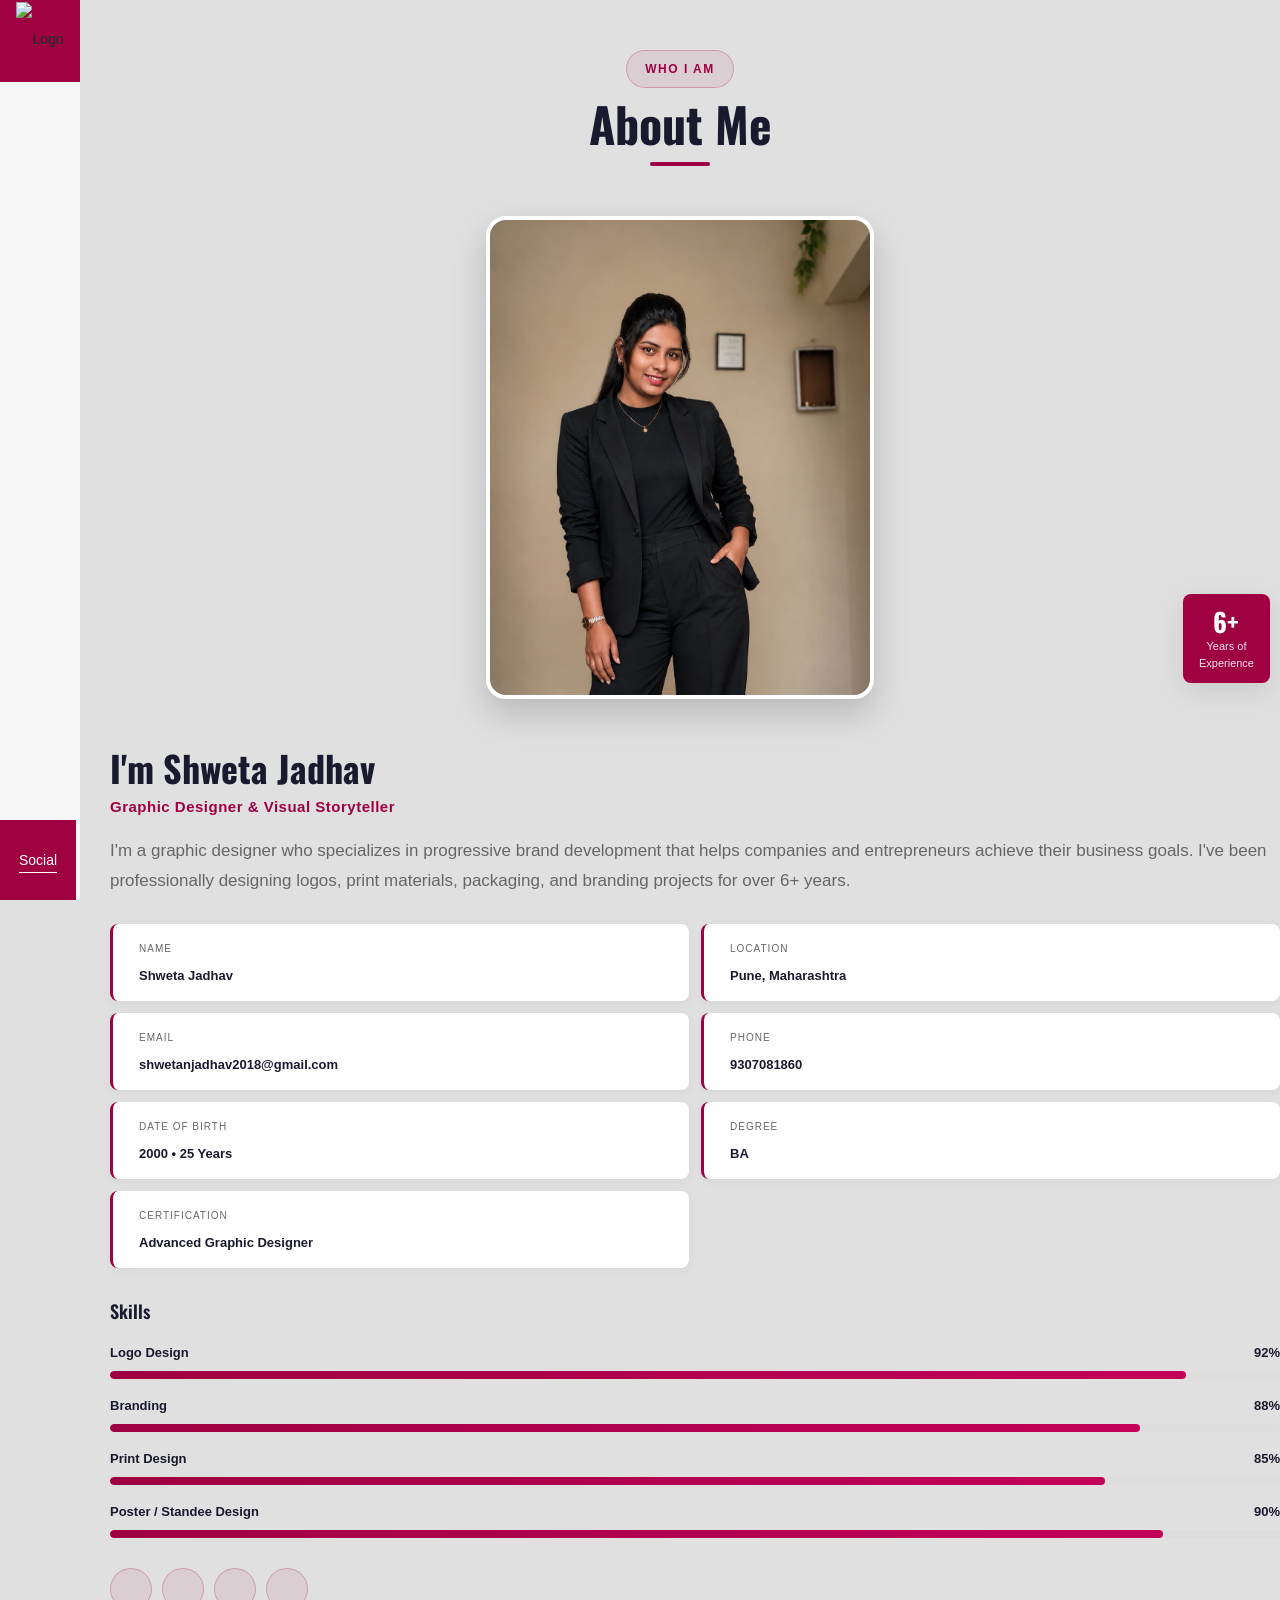
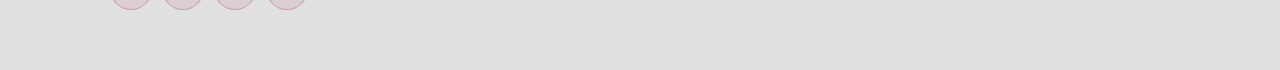
==== about.html @ 9ae1cdd6 "Update text details in V2 design" ====
<!DOCTYPE html>
<html lang="en">

<head>
    <meta charset="utf-8">
    <meta name="viewport" content="width=device-width, initial-scale=1">
    <title>About | Shweta Jadhav</title>
    <meta name="description" content="About Shweta Jadhav - Graphic Designer from Pune with 3+ years of professional experience in branding and visual design.">

    <!-- Bootstrap -->
    <link rel="stylesheet" href="css/bootstrap.min.css">

    <!-- Font Awesome -->
    <link rel="stylesheet" href="css/fontawesome.min.css">

    <!-- Default -->
    <link rel="stylesheet" href="css/default.css">

    <!-- Style -->
    <link rel="stylesheet" href="css/style.css">

    <!-- v2 enhancements -->
    <link rel="stylesheet" href="css/v2.css">
</head>

<body>

    <div id="main-wrapper">
        <header>
            <!-- Side Nav Start -->
            <nav class="side-nav">
                <div class="container">
                    <div class="logo-btn">
                        <div class="logo">
                            <a href="index.html"><img src="img/logo/logo2.png" alt="Logo"></a>
                        </div>
                        <button class="manu-btn" aria-label="Toggle menu">
                            <span></span>
                            <span></span>
                            <span></span>
                        </button>
                    </div>
                    <div class="main-manu">
                        <div class="overlay"></div>
                        <ul>
                            <li><a href="index.html" title="Home"><i class="fas fa-home"></i><span>Home</span></a></li>
                            <li><a href="portfolio.html" title="Portfolio"><i class="fas fa-briefcase"></i><span>Portfolio</span></a></li>
                            <li><a href="about.html" class="active" title="About"><i class="fas fa-file-invoice"></i><span>About</span></a></li>
                            <li><a href="services.html" title="Services"><i class="fas fa-th"></i><span>Services</span></a></li>
                            <li><a href="contact.html" title="Contact"><i class="fas fa-phone-alt"></i><span>Contact</span></a></li>
                        </ul>
                    </div>
                    <div class="social-item">
                        <span class="social-title">Social</span>
                        <ul>
                            <li><a href="https://www.linkedin.com" target="_blank" title="LinkedIn"><i class="fab fa-linkedin-in"></i></a></li>
                            <li><a href="https://www.pinterest.com" target="_blank" title="Pinterest"><i class="fab fa-pinterest-p"></i></a></li>
                            <li><a href="https://www.behance.net/shwetajadhav11" target="_blank" title="Behance"><i class="fab fa-behance"></i></a></li>
                            <li><a href="https://www.facebook.com" target="_blank" title="Facebook"><i class="fab fa-facebook-f"></i></a></li>
                        </ul>
                    </div>
                </div>
            </nav>
        </header>

        <main>
            <!-- About Section -->
            <section class="about v2-about">
                <div class="container">
                    <div class="v2-page-header">
                        <span class="v2-section-tag">Who I Am</span>
                        <h2>About Me</h2>
                        <div class="v2-title-line"></div>
                    </div>

                    <div class="row align-items-start g-5">
                        <!-- Profile Image -->
                        <div class="col-lg-5">
                            <div class="about-profile v2-about-profile">
                                <img src="img/home/shweta-about-image.png" alt="Shweta Jadhav">
                                <div class="v2-exp-badge">
                                    <strong>6+</strong>
                                    <span>Years of<br>Experience</span>
                                </div>
                            </div>
                        </div>

                        <!-- About Text -->
                        <div class="col-lg-7">
                            <div class="about-text v2-about-text">
                                <h3 class="v2-about-name">I'm Shweta Jadhav</h3>
                                <p class="v2-about-role">Graphic Designer &amp; Visual Storyteller</p>
                                <p class="des-text">
                                    I'm a graphic designer who specializes in progressive brand development that helps companies and entrepreneurs achieve their business goals. I've been professionally designing logos, print materials, packaging, and branding projects for over 6+ years.
                                </p>

                                <!-- Info Cards -->
                                <div class="v2-info-grid">
                                    <div class="v2-info-item">
                                        <i class="fas fa-user"></i>
                                        <div>
                                            <span class="v2-info-label">Name</span>
                                            <span class="v2-info-value">Shweta Jadhav</span>
                                        </div>
                                    </div>
                                    <div class="v2-info-item">
                                        <i class="fas fa-map-marker-alt"></i>
                                        <div>
                                            <span class="v2-info-label">Location</span>
                                            <span class="v2-info-value">Pune, Maharashtra</span>
                                        </div>
                                    </div>
                                    <div class="v2-info-item">
                                        <i class="fas fa-envelope"></i>
                                        <div>
                                            <span class="v2-info-label">Email</span>
                                            <span class="v2-info-value">shwetanjadhav2018@gmail.com</span>
                                        </div>
                                    </div>
                                    <div class="v2-info-item">
                                        <i class="fas fa-phone-alt"></i>
                                        <div>
                                            <span class="v2-info-label">Phone</span>
                                            <span class="v2-info-value">9307081860</span>
                                        </div>
                                    </div>
                                    <div class="v2-info-item">
                                        <i class="far fa-calendar-alt"></i>
                                        <div>
                                            <span class="v2-info-label">Date of Birth</span>
                                            <span class="v2-info-value">2000 &bull; 25 Years</span>
                                        </div>
                                    </div>
                                    <div class="v2-info-item">
                                        <i class="fas fa-user-graduate"></i>
                                        <div>
                                            <span class="v2-info-label">Degree</span>
                                            <span class="v2-info-value">BA</span>
                                        </div>
                                    </div>
                                    <div class="v2-info-item">
                                        <i class="fas fa-certificate"></i>
                                        <div>
                                            <span class="v2-info-label">Certification</span>
                                            <span class="v2-info-value">Advanced Graphic Designer</span>
                                        </div>
                                    </div>
                                </div>

                                <!-- Skills -->
                                <div class="v2-skills">
                                    <h5 class="v2-skills-title">Skills</h5>
                                    <div class="v2-skill-bar">
                                        <div class="v2-skill-label"><span>Logo Design</span><span>92%</span></div>
                                        <div class="v2-skill-track"><div class="v2-skill-fill" data-width="92"></div></div>
                                    </div>
                                    <div class="v2-skill-bar">
                                        <div class="v2-skill-label"><span>Branding</span><span>88%</span></div>
                                        <div class="v2-skill-track"><div class="v2-skill-fill" data-width="88"></div></div>
                                    </div>
                                    <div class="v2-skill-bar">
                                        <div class="v2-skill-label"><span>Print Design</span><span>85%</span></div>
                                        <div class="v2-skill-track"><div class="v2-skill-fill" data-width="85"></div></div>
                                    </div>
                                    <div class="v2-skill-bar">
                                        <div class="v2-skill-label"><span>Poster / Standee Design</span><span>90%</span></div>
                                        <div class="v2-skill-track"><div class="v2-skill-fill" data-width="90"></div></div>
                                    </div>
                                </div>

                                <!-- Social -->
                                <div class="about-social v2-about-social">
                                    <a href="https://www.linkedin.com" target="_blank" class="v2-social-btn"><i class="fab fa-linkedin-in"></i></a>
                                    <a href="https://www.pinterest.com" target="_blank" class="v2-social-btn"><i class="fab fa-pinterest-p"></i></a>
                                    <a href="https://www.behance.net/shwetajadhav11" target="_blank" class="v2-social-btn"><i class="fab fa-behance"></i></a>
                                    <a href="https://www.facebook.com" target="_blank" class="v2-social-btn"><i class="fab fa-facebook-f"></i></a>
                                </div>
                            </div>
                        </div>
                    </div>
                </div>
            </section>
        </main>
    </div>

    <script src="js/vendor/jquery-3.5.1.min.js"></script>
    <script src="js/vendor/bootstrap.min.js"></script>
    <script src="js/vendor/popper.min.js"></script>
    <script>
    // Animate skill bars on page load
    window.addEventListener('load', () => {
        setTimeout(() => {
            document.querySelectorAll('.v2-skill-fill').forEach(bar => {
                const w = bar.getAttribute('data-width');
                bar.style.width = w + '%';
            });
        }, 400);
    });
    </script>
</body>
</html>
---- css/style.css ----
@charset "utf-8";


/* Google Fonts */

@import url('https://fonts.googleapis.com/css2?family=Oswald:wght@300;400;500;700&amp;family=Poppins:wght@300;400;500;600;700&amp;display=swap');
html {
    overflow-x: hidden;
    padding: 0px;
    margin: 0px
}

body {
    margin: 0;
    padding: 0;
    font-family: 'Poppins', sans-serif;
    font-size: 14px;
    line-height: 26px;
    letter-spacing: 0px;
    word-spacing: 0px;
    word-wrap: break-word;
    background: #E0E0E0;
}

h1,
h2,
h3,
h4,
h5,
h6 {
    margin: 0;
    padding: 0;
    font-family: 'Poppins', sans-serif;
    color: #141414;
}

h1 {
    font-size: 54px;
    line-height: 66px;
}

h2 {
    font-size: 40px;
    line-height: 48px;
}

h3 {
    font-size: 32px;
    line-height: 42px;
}

h4 {
    font-size: 24px;
    line-height: 34px;
}

h5 {
    font-size: 20px;
    line-height: 30px;
}

h6 {
    font-size: 18px;
    line-height: 28px;
    color: #292929;
}

p {
    font-family: 'Poppins', sans-serif;
    font-size: 14px;
    font-weight: 400;
    margin: 0;
    padding: 0;
    line-height: 27px;
    color: #292929;
}

ul,
ol {
    margin: 0;
    padding: 0;
}

ul li,
ol li {
    list-style: none;
}

a,
button,
.btn,
ol li a,
ul li a {
    letter-spacing: 0;
    text-decoration: none;
    outline: none !important;
    cursor: pointer;
    color: #1E2C34;
    -webkit-transition: all 0.4s ease;
    -moz-transition: all 0.4s ease;
    transition: all 0.4s ease;
}




a:focus,
a:hover,
.btn:focus,
.btn:hover,
ol li a:focus,
ol li a:hover,
ul li a:focus,
ul li a:hover {
    outline: none !important;
    text-decoration: none;
    color: #1E2C34;
}

.btn,
.btn:focus,
input,
input:focus {
    outline: none !important;
    -webkit-box-shadow: 0 0 0 .0em rgba(0, 123, 255, .25) !important;
    box-shadow: 0 0 0 .0em rgba(0, 123, 255, .25) !important;
}

::-moz-selection {
    background: #93D681;
    color: #FFFFFF;
    text-shadow: none;
}

::selection {
    background: #93D681;
    color: #FFFFFF;
    text-shadow: none;
}

::-moz-selection {
    background: #93D681;
    color: #FFFFFF;
    text-shadow: none;
}

::-webkit-input-placeholder {
    color: rgb(182, 149, 149);
}

::-moz-placeholder {
    color: #6F6F6F;
    opacity: 1;
}

:-ms-input-placeholder {
    color: #6F6F6F;
}

::-ms-input-placeholder {
    color: #6F6F6F;
}

::placeholder {
    color: #6F6F6F;
}

.nicescroll-rails {
    width: 10px !important;
    opacity: 0.7 !important;
    border: 0px solid #FFFFFF !important;
    background: #F0F0F0 !important;
    -webkit-transition: all 0.2s ease;
    -moz-transition: all 0.2s ease;
    transition: all 0.2s ease;
    -webkit-transition-delay: 0.7s;
    -moz-transition-delay: 0.7s;
    transition-delay: 0.7s;
}

.nicescroll-rails .nicescroll-cursors {
    width: 100% !important;
    opacity: 1 !important;
    border: 0 !important;
    border-radius: 0px !important;
    background: #85DB6D !important;
}

.nicescroll-rails:hover {
    width: 14px !important;
    -webkit-transition-delay: 0s;
    -moz-transition-delay: 0s;
    transition-delay: 0s;
}

.nicescroll-rails .nicescroll-cursors:hover {
    background: #9e0042 !important;
}

.banner-bg,
.banner-bg-fixed {
    width: 100%;
    height: 100vh;
    background-repeat: no-repeat;
    background-size: cover;
}

.banner-bg-fixed {
    background-attachment: fixed !important;
}

.content-center,
.content-left,
.content-right {
    display: -webkit-box;
    display: flex;
    -webkit-box-align: center;
    align-items: center;
    -webkit-box-pack: center;
    justify-content: center;
}

.content-top-center {
    display: -webkit-box;
    display: flex;
    -webkit-box-align: center;
    align-items: center;
}

.content-left {
    -webkit-box-pack: start;
    justify-content: start;
}

.content-right {
    -webkit-box-pack: end;
    justify-content: end;
}

span.green {
    color: #9e0042;
}

h6.space-caps {
    font-weight: 400;
    text-transform: uppercase;
    letter-spacing: 1px;
}

p.des-text {
    font-size: 17px;
    line-height: 30px;
}

section {
    padding: 30px 0px;
}

section .title h2 {
    font-weight: 700;
    color: #292929;
    margin-bottom: 30px;
}

a.btn-anime {
    display: inline-block;
    position: relative;
    font-size: 15px;
    font-weight: 500;
    text-transform: capitalize;
    margin-bottom: -8px;
    border: 0 !important;
    cursor: pointer;
    overflow: hidden;
    z-index: 5;
}

a.btn-anime::before,
a.btn-anime::after {
    position: absolute;
    content: '';
    width: 100px;
    height: 100px;
    border-radius: 50%;
    z-index: -5;
    -webkit-transition: all 0.4s ease;
    -moz-transition: all 0.4s ease;
    transition: all 0.4s ease;
}

a.btn-anime::before {
    left: -43px;
    top: -59px;
}

a.btn-anime::after {
    right: -43px;
    bottom: -59px;
}


/*=====================
    2 Side Nav
=======================*/

header nav.side-nav {
    position: fixed;
    text-align: center;
    width: 80px;
    height: 100%;
    top: 0;
    left: 0;
    background: #F6F6F6;
    z-index: 10;
}

header nav.side-nav .container {
    padding: 0;
}

header .side-nav .logo-btn {
    position: relative;
}

header .side-nav .manu-btn {
    position: absolute;
    top: 15px;
    right: 10px;
    width: 25px;
    height: 20px;
    padding: 0px;
    border: none;
    color: #FFFFFF;
    outline: none;
    display: none;
    background: #FFFFFF;
}

header .side-nav .manu-btn span {
    position: absolute;
    width: 100%;
    height: 2px;
    left: 0;
    background: #9e0042;
    -webkit-transition: all 0.4s ease;
    -moz-transition: all 0.4s ease;
    transition: all 0.4s ease;
}

header .side-nav .manu-btn span.active:nth-child(1) {
    top: 9px;
    transform: rotate(50deg);
}

header .side-nav .manu-btn span.active:nth-child(2) {
    opacity: 0;
}

header .side-nav .manu-btn span.active:nth-child(3) {
    bottom: 9px;
    transform: rotate(-50deg);
}

header .side-nav .manu-btn span:nth-child(1) {
    top: 0;
}

header .side-nav .manu-btn span:nth-child(2) {
    top: 9px;
}

header .side-nav .manu-btn span:nth-child(3) {
    bottom: 0;
}

header .side-nav .logo {
    background: #9e0042;
    padding-top: 2px;
    width: 80px;
    height: 80px;
    line-height: 75px;
    
    
}

header .side-nav .logo a {
    display: block;
}

header .main-manu ul {
    margin-top: 50px;
}

header .main-manu ul li a {
    position: relative;
    display: block;
    color: #292929;
    padding: 8px 0px;
    margin-top: 1px;
    text-transform: capitalize;
    background: transparent;
}

header .main-manu ul li:first-child a {
    margin-top: 0px;
}

header .main-manu ul li a.active,
header .main-manu ul li a:hover {
    color: #9e0042;
}

header .main-manu span {
    position: absolute;
    left: 80px;
    margin-left: 2px;
    padding: 0px 5px 0px 10px;
    color: #FFFFFF;
    background: #9e0042;
    clip-path: polygon(100% 0%, 100% 53%, 100% 100%, 10% 100%, 0% 50%, 10% 0);
    -webkit-transform: translateX(20px);
    -moz-transform: translateX(20px);
    transform: translateX(20px);
    opacity: 0;
    visibility: hidden;
    -webkit-transition-delay: 0.3s;
    -moz-transition-delay: 0.3s;
    transition-delay: 0.3s;
    -webkit-transition: all 0.4s ease;
    -moz-transition: all 0.4s ease;
    transition: all 0.4s ease;
}

header .main-manu ul li a:hover span {
    -webkit-transform: translateX(0px);
    -moz-transform: translateX(0px);
    transform: translateX(0px);
    opacity: 1;
    visibility: visible;
}

header .social-item .social-title {
    position: relative;
    display: inline-block;
    font-size: 14px;
}

header .social-item .social-title::before {
    position: absolute;
    content: '';
    width: 100%;
    height: 1px;
    left: 0;
    bottom: 0;
    background: #FFFFFF;
}

header .social-item {
    position: fixed;
    cursor: pointer;
    bottom: 0;
    left: 0;
    padding: 27px 19px;
    color: #FFFFFF;
    background: #9e0042;
}

header .social-item ul {
    position: absolute;
    width: 250px;
    padding: 20px;
    top: 0;
    left: 80px;
    background: #F6F6F6;
    border-radius: 0px 50px 50px 0px;
    opacity: 0;
    visibility: hidden;
    -webkit-transition: all 0.4s ease;
    -moz-transition: all 0.4s ease;
    transition: all 0.4s ease;
}

header .social-item:hover ul {
    opacity: 1;
    visibility: visible;
}

header .social-item ul li {
    display: inline-block;
    margin-right: 10px;
}

header .social-item ul li:last-child {
    margin-right: 0px;
}

header .social-item ul li a {
    display: inline-block;
    width: 40px;
    height: 40px;
    font-size: 13px;
    color: #292929;
    line-height: 40px;
    border-radius: 30px;
    background: #FFFFFF;
}

header .social-item ul li a:hover {
    color: #9e0042;
}

.overlay {
    position: fixed !important;
    width: 100%;
    height: 100%;
    top: 50px;
    left: 0;
    opacity: 0;
    visibility: hidden;
    background: #292929 !important;
}

.overlay.active {
    opacity: 0.8;
    visibility: visible;
}

main {
    margin-left: 80px;
    z-index: 8;
}


/*=====================
    3 Banner
=======================*/

.banner {
    padding: 0;
}

.banner .container>.row {
    min-height: 100vh;
    height: auto;
    padding: 80px 0;
    display: -webkit-box;
    display: flex;
    -webkit-box-align: center;
    align-items: center;
}

.banner .banner-text h6 {
    margin-bottom: 30px;
}

.banner .banner-text h6 span.dash {
    position: relative;
    display: inline-block;
    text-transform: capitalize;
    padding-bottom: 15px;
}

.banner .banner-text h6 span.dash::before {
    position: absolute;
    content: '';
    left: 0;
    bottom: 0;
    width: 85%;
    height: 2px;
    background: #9e0042;
}

.banner .banner-text h2 {
    font-family: 'Oswald', sans-serif;
    font-weight: 700;
    text-transform: uppercase;
    font-size: 55px;
    line-height: 75px;
    margin-bottom: 20px;
}

.banner .banner-text p.des-text {
    margin-bottom: 0px;
}

.banner .banner-text a {
    padding: 10px 45px;
    color: #FFFFFF;
    margin-top: 40px;
    font-weight: 500;
    border: 1px solid #9e0042 !important;
    background: #9e0042;
    z-index: 5;
}

.banner .banner-text a::before,
.banner .banner-text a::after {
    -webkit-transform: scale(2);
    -moz-transform: scale(2);
    transform: scale(2);
    background: #9e0042;
}

.banner .banner-text a:hover {
    background: transparent;
    color: #9e0042;
}

.banner .banner-text a:hover::before,
.banner .banner-text a:hover::after {
    -webkit-transform: scale(0);
    -moz-transform: scale(0);
    transform: scale(0);
}

.banner .banner-profile {
    width: 100%;
    max-width: 360px;
    aspect-ratio: 1 / 1;
    height: auto;
    margin: 0 auto;
    overflow: hidden;
    border-radius: 50%;
    border: 5px solid #9e0042;
    box-shadow: 0 12px 30px rgba(158, 0, 66, 0.22);
}

.banner .banner-profile img {
    width: 100%;
    height: 100%;
    object-fit: cover;
    object-position: center 20%;
}


/*=====================
    4 Portfolio
=======================*/

.portfolio .portfolio-demo-btn {
    padding-bottom: 30px;
}

.portfolio-demo-btn button {
    position: relative;
    border: 0;
    padding: 15px 40px;
    font-weight: 500;
    text-transform: capitalize;
    color: #383838;
    border-radius: 5px;
    margin-right: 15px;
    cursor: pointer;
    overflow: hidden;
    background: #FFFFFF;
    z-index: 5;
}

.portfolio-demo-btn button:last-child {
    margin-right: 0px;
}

.portfolio-demo-btn button::before,
.portfolio-demo-btn button::after {
    position: absolute;
    content: '';
    width: 100px;
    height: 100px;
    border-radius: 50%;
    -webkit-transform: scale(0);
    -moz-transform: scale(0);
    transform: scale(0);
    background: #9e0042;
    z-index: -5;
    -webkit-transition: all 0.4s ease;
    -moz-transition: all 0.4s ease;
    transition: all 0.4s ease;
}

.portfolio-demo-btn button::before {
    left: -43px;
    top: -59px;
}

.portfolio-demo-btn button::after {
    right: -43px;
    bottom: -59px;
}

.portfolio-demo-btn button.active,
.portfolio-demo-btn button:hover {
    background: #9e0042;
    color: #FFFFFF;
}

.portfolio-demo-btn button:hover::before,
.portfolio-demo-btn button .active::before,
.portfolio-demo-btn button:hover::after,
.portfolio-demo-btn button .activer::after {
    -webkit-transform: scale(2);
    -moz-transform: scale(2);
    transform: scale(2);
}

.portfolio .portfolio-demo .portfolio-item {
    margin-bottom: 30px;
}

.portfolio .portfolio-demo .portfolio-item a {
    width: 100%;
    display: inline-block;
    border: 2px solid transparent;
    overflow: hidden;
    -webkit-transition: all 0.4s ease;
    -moz-transition: all 0.4s ease;
    transition: all 0.4s ease;
}

.portfolio .portfolio-demo .portfolio-item a:hover {
    border-color: #9e0042;
}

.portfolio .portfolio-demo a img {
    width: 100%;
    -webkit-transform: scale(1);
    -moz-transform: scale(1);
    transform: scale(1);
    filter: grayscale(0);
    -webkit-transition: all 0.4s ease;
    -moz-transition: all 0.4s ease;
    transition: all 0.4s ease;
}

.portfolio .portfolio-demo a:hover img {
    -webkit-transform: scale(1.1);
    -moz-transform: scale(1.1);
    transform: scale(1.1);
    filter: grayscale(60%);
}

.portfolio .portfolio-demo>div:nth-last-child(1),
.portfolio .portfolio-demo>div:nth-last-child(2),
.portfolio .portfolio-demo>div:nth-last-child(3) {
    margin: 0;
}


/*=====================
    5 About
=======================*/

.about .about-profile {
    position: relative;
    margin: 4% 0%;
    z-index: 1;
}

.about .about-profile::before,
.about .about-profile::after {
    display: none;
}


.about .about-profile img,
.about img {
    position: relative;
    width: 100%;
    max-width: 380px;
    height: auto;
    aspect-ratio: 4 / 5;
    object-fit: cover;
    object-position: center 15%;
    border-radius: 20px;
    box-shadow: 0 15px 35px rgba(0, 0, 0, 0.18);
    border: 4px solid #ffffff;
    display: block;
    margin: 0 auto;
}

.about .about-logo {
    position: absolute;
    top: 10%;
    right: -10%;
    width: 30%;
}

.about .about-text {
    padding-left: 30px;
}

.about .about-text h6 strong {
    font-weight: 600;
}

.about .about-text h6 {
    margin-bottom: 30px;
}

.about .about-text p.des-text {
    font-size: 17px;
    line-height: 30px;
}

.about .about-info ul {
    display: inline-block;
    margin-top: 30px;
    margin-right: 50px;
}

.about .about-info ul:nth-child(2) {
    margin-right: 0px;
}

.about .about-info ul li {
    margin-bottom: 20px;
}

.about .about-info ul li:last-child {
    margin-bottom: 0px;
}

.about .about-info li i {
    color: #9e0042;
}

.about .about-info li p {
    display: inline-block;
    margin-left: 10px;
}

.about .about-info span.bash {
    display: inline-block;
    height: 3px;
    width: 80px;
    margin-top: 30px;
    background: #9e0042;
}

.about .about-social {
    margin-top: 30px;
}

.about .about-social li {
    display: inline-block;
}

.about .about-social li a {
    display: inline-block;
    width: 50px;
    height: 50px;
    font-size: 20px;
    text-align: center;
    line-height: 50px;
    border-radius: 5px;
    margin-right: 15px;
    background: #FFFFFF;
}

.about .about-social li:last-child a {
    margin-right: 0px;
}

.about .about-social li a.venobox {
    width: 95px;
    border-top-right-radius: 30px;
    border-bottom-right-radius: 30px;
    text-transform: uppercase;
    font-size: 16px;
}

.about .about-social li .venobox i {
    margin-left: 10px;
    color: #9e0042;
    -webkit-transform: scale(1.5);
    -moz-transform: scale(1.5);
    transform: scale(1.5);
    -webkit-transition: all 0.4s ease;
    -moz-transition: all 0.4s ease;
    transition: all 0.4s ease;
}

.about .about-social li .venobox:hover i {
    color: #FFFFFF;
}

.about .about-social li a:hover {
    color: #FFFFFF;
    background: #9e0042;
}

.about .about-cv a {
    padding: 10px 45px;
    color: #FFFFFF;
    margin-top: 40px;
    border: 1px solid #9e0042 !important;
    background: #9e0042;
    z-index: 5;
}

.about .about-cv a::before,
.about .about-cv a::after {
    -webkit-transform: scale(2);
    -moz-transform: scale(2);
    transform: scale(2);
    background: #9e0042;
}

.about .about-cv a:hover {
    background: transparent;
    color: #9e0042;
}

.about .about-cv a:hover::before,
.about .about-cv a:hover::after {
    -webkit-transform: scale(0);
    -moz-transform: scale(0);
    transform: scale(0);
}


/*=====================
    6 Resume
=======================*/

.resume .resume-tab ul {
    margin-bottom: 30px;
    border-bottom: 0;
}

.resume .resume-tab li a {
    padding: 15px 40px;
    color: #383838;
    margin-right: 15px;
    border-radius: 5px;
    background: #FFFFFF;
    z-index: 5;
}

.resume .resume-tab li a::before,
.resume .resume-tab li a::after {
    background: #9e0042;
    -webkit-transform: scale(0);
    -moz-transform: scale(0);
    transform: scale(0);
}

.resume .resume-tab li a.active,
.resume .resume-tab li a:hover {
    background: #9e0042;
    color: #FFFFFF;
}

.resume .resume-tab li a:hover::before,
.resume .resume-tab li a .active::before,
.resume .resume-tab li a:hover::after,
.resume .resume-tab li a .activer::after {
    -webkit-transform: scale(2);
    -moz-transform: scale(2);
    transform: scale(2);
}

.resume .tab-content .card {
    padding: 30px;
    margin-bottom: 30px;
    background: #FFFFFF;
}

.resume .row>div:nth-last-child(1) .card,
.resume .row>div:nth-last-child(2) .card,
.resume .row>div:nth-last-child(3) .card {
    margin-bottom: 0px;
}

.resume .tab-content .card-body {
    padding: 0;
}

.resume .card-body .resume-icon i {
    font-size: 40px;
    color: #9e0042;
    margin-bottom: 20px;
}

.resume .card-body h5 {
    font-size: 17px;
    font-weight: 600;
    text-transform: uppercase;
}

.resume .card-body h6 {
    font-size: 13px;
    line-height: 25px;
    margin: 10px 0px;
}

.resume .card-body p {
    font-size: 12px;
}

.resume .card-body .resume-progres {
    overflow-y: visible;
    overflow-x: hidden;
}

.resume .card-body .progress {
    margin: 20px 0px;
    padding-right: 20px;
    border-radius: 0;
    height: 15px;
    background: #E0E0E0;
    overflow: visible;
}

.resume .card-body .progress-bar {
    position: relative;
    overflow: visible;
    border-radius: 0px 50px 50px 0px;
    background-color: #9e0042;
}

.resume .progress-bar .pur-count {
    position: absolute;
    width: 40px;
    height: 40px;
    right: -20px;
    color: #2D2D2D;
    font-size: 12px;
    font-weight: 500;
    text-align: center;
    line-height: 40px;
    border-radius: 50px;
    box-shadow: 0px 0px 6px 1px #D4D4D4;
    background: #FFFFFF;
}


/*=====================
    7 Services
=======================*/

.services .title p {
    margin-bottom: 30px;
}

.services .card {
    position: relative;
    cursor: pointer;
    padding: 25px 20px;
    margin-bottom: 30px;
}

.services .card::before {
    position: absolute;
    content: '';
    left: 0;
    bottom: 0;
    height: 2px;
    width: 100%;
    background: #9e0042;
    -webkit-transform: scaleX(0);
    -moz-transform: scaleX(0);
    transform: scaleX(0);
    -webkit-transition: all 0.4s ease;
    -moz-transition: all 0.4s ease;
    transition: all 0.4s ease;
}

.services .card:hover::before {
    -webkit-transform: scale(1);
    -moz-transform: scale(1);
    transform: scale(1);
}

.services .row>div:nth-last-child(1) .card,
.services .row>div:nth-last-child(2) .card,
.services .row>div:nth-last-child(3) .card {
    margin-bottom: 0px;
}

.services .card .card-body {
    padding: 0;
    text-align: center;
}

.services .card-body .services-icon i {
    font-size: 30px;
    color: #9e0042;
    margin-bottom: 20px;
}

.services .card-body h4 {
    font-weight: 600;
    text-transform: capitalize;
    margin-bottom: 20px;
}


/*=====================
    8 Blog
=======================*/

.blog .title p {
    margin-bottom: 30px;
}

.blog .card {
    cursor: pointer;
    margin-bottom: 30px;
    border-radius: 0;
    background: #F6F6F6;
}

.blog .row>div:nth-last-child(1) .card,
.blog .row>div:nth-last-child(2) .card,
.blog .row>div:nth-last-child(3) .card {
    margin-bottom: 0px;
}

.blog .blog-img {
    margin: 10px;
    overflow: hidden;
}

.blog .blog-img img {
    width: 100%;
    -webkit-transform: scale(1);
    -moz-transform: scale(1);
    transform: scale(1);
    -webkit-transition: all 0.4s ease;
    -moz-transition: all 0.4s ease;
    transition: all 0.4s ease;
}

.blog .card:hover img {
    -webkit-transform: scale(1.1);
    -moz-transform: scale(1.1);
    transform: scale(1.1);
}

.blog .card-body {
    padding-bottom: 0;
}

.blog .card-body span {
    display: inline-block;
    font-size: 15px;
    margin-bottom: 15px;
}

.blog .card-body h4 {
    font-size: 20px;
    font-weight: 500;
    margin-bottom: 20px;
}

.blog .card-body p {
    font-size: 16px;
    margin-bottom: 20px;
}

.blog .card-body a {
    padding: 10px 30px;
    font-size: 15px;
    color: #9e0042;
    margin-bottom: -8px;
    background: #FFFFFF;
    z-index: 5;
    box-shadow: 0px 0px 10px 2px rgba(212, 212, 212, 0.507);
}

.blog .card-body a::before,
.blog .card-body a::after {
    -webkit-transform: scale(0);
    -moz-transform: scale(0);
    transform: scale(0);
    background: #9e0042;
}

.blog .card-body a:hover {
    background: #9e0042;
    color: #FFFFFF;
}

.blog .card-body a:hover::before,
.blog .card-body a:hover::after {
    -webkit-transform: scale(2);
    -moz-transform: scale(2);
    transform: scale(2);
}

.blog .card-body a i {
    margin-left: 10px;
}


/*=====================
    9 Contact
=======================*/
.contact-section {
    padding: 60px 20px;
    
    font-family: 'Poppins', sans-serif;
    text-align: center;
}

.contact-header h2 {
    font-size: 36px;
    margin-bottom: 10px;
    color: #1c3d24;
}

.contact-header p {
    font-size: 16px;
    color: #4a5d4d;
    margin-bottom: 40px;
}

.contact-cards {
    display: flex;
    flex-wrap: wrap;
    justify-content: center;
    gap: 30px;
}

.contact-card {
    background-color: white;
    padding: 25px;
    border-radius: 12px;
    width: 250px;
    box-shadow: 0 8px 20px rgba(0,0,0,0.08);
    transition: transform 0.3s, box-shadow 0.3s;
}

.contact-card:hover {
    transform: translateY(-6px);
    box-shadow: 0 12px 25px rgba(0,0,0,0.12);
}

.contact-card i {
    font-size: 32px;
    color: #9e0042;
    margin-bottom: 15px;
}

.contact-card h4 {
    font-size: 18px;
    color: #1a311d;
    margin-bottom: 8px;
}

.contact-card p {
    font-size: 15px;
    color: #4d654f;
}

.cta-box {
    margin-top: 40px;
}

.btn-cta {
    display: inline-block;
    padding: 12px 30px;
    background-color: #9e0042;
    color: white;
    font-size: 16px;
    border-radius: 8px;
    text-decoration: none;
    transition: background 0.3s, transform 0.2s;
}

.btn-cta:hover {
    background-color: #9e0042;
    transform: scale(1.05);
}

/* Comprehensive Responsive Adjustments to match screenshot */
@media (max-width: 991px) {
    .banner .container>.row {
        min-height: auto;
        padding: 50px 15px 40px 15px;
    }
    
    .banner .banner-text h2 {
        font-size: 42px;
        line-height: 52px;
        text-transform: uppercase;
        font-weight: 800;
        margin-top: 15px;
        margin-bottom: 20px;
    }

    .banner .banner-text h6.space-caps {
        font-size: 15px;
        line-height: 24px;
        text-transform: uppercase;
        letter-spacing: 1px;
        margin-top: 15px;
        margin-bottom: 15px;
    }

    .banner .banner-profile {
        width: 100%;
        max-width: 340px;
        margin: 0 auto 25px auto;
        border: 5px solid #9e0042 !important;
        box-shadow: 0 12px 30px rgba(158, 0, 66, 0.22) !important;
    }
    
    .about .about-text {
        padding-left: 0;
        margin-top: 30px;
    }
    
    .about .about-profile {
        display: flex;
        justify-content: center;
        margin-bottom: 25px;
    }
}

@media (max-width: 576px) {
    .banner .container>.row {
        padding: 30px 10px 30px 10px;
    }

    .banner .banner-text h2 {
        font-size: 34px;
        line-height: 42px;
        letter-spacing: 0.5px;
    }

    .banner .banner-text h6.space-caps {
        font-size: 13px;
        line-height: 20px;
    }

    .banner .banner-profile {
        width: 100%;
        max-width: 310px;
        margin: 0 auto 20px auto;
        border: 4px solid #9e0042 !important;
        box-shadow: 0 10px 25px rgba(158, 0, 66, 0.2) !important;
    }

    .about .about-profile img,
    .about img {
        max-width: 290px;
        border-radius: 16px;
    }
}
---- css/v2.css ----
/* ============================================
   Shweta Portfolio v2.0 — Enhanced Stylesheet
   Same #9e0042 magenta brand colour
   ============================================ */

@import url('https://fonts.googleapis.com/css2?family=Inter:wght@300;400;500;600;700;800;900&family=Oswald:wght@400;500;600;700&display=swap');

/* ────────────────────────────
   CSS Variables
──────────────────────────── */
:root {
    --brand:    #9e0042;
    --brand-dk: #7a0034;
    --brand-lt: #c4005a;
    --brand-bg: rgba(158, 0, 66, 0.08);
    --card-bg:  #ffffff;
    --text:     #1a1a2e;
    --text-muted: #666;
    --radius:   16px;
    --radius-sm: 8px;
    --shadow:   0 8px 30px rgba(0,0,0,0.10);
    --shadow-hover: 0 16px 40px rgba(0,0,0,0.16);
    --transition: all 0.35s cubic-bezier(0.4, 0, 0.2, 1);
}

/* ────────────────────────────
   GLOBAL: sections need top padding
   because sidebar is 80px wide
──────────────────────────── */
.banner,
.v2-about,
.v2-services,
.v2-portfolio,
.v2-contact {
    padding-top: 50px;
    padding-bottom: 60px;
}

/* ────────────────────────────
   BANNER ROW — fix height / padding
──────────────────────────── */
.banner .container > .row {
    min-height: calc(100vh - 50px);
    height: auto;
    padding: 60px 0 60px;
    display: flex;
    align-items: center;
}

/* ────────────────────────────
   SIDE NAV — v2 Polish
──────────────────────────── */
.side-nav ul li a {
    position: relative;
    transition: var(--transition);
}

.side-nav ul li a::before {
    content: '';
    position: absolute;
    left: -8px;
    top: 50%;
    transform: translateY(-50%) scaleY(0);
    width: 3px;
    height: 70%;
    background: var(--brand);
    border-radius: 3px;
    transition: transform 0.25s ease;
}

.side-nav ul li a:hover::before,
.side-nav ul li a.active::before {
    transform: translateY(-50%) scaleY(1);
}

.side-nav ul li a i {
    transition: var(--transition);
}

.side-nav ul li a:hover i,
.side-nav ul li a.active i {
    color: var(--brand);
    transform: scale(1.15);
}

.social-item ul li a {
    transition: var(--transition);
}

.social-item ul li a:hover {
    color: var(--brand);
    transform: translateY(-3px);
}

/* ────────────────────────────
   HOME — Banner v2 Text
──────────────────────────── */

/* DateTime badge */
.v2-datetime-badge {
    display: inline-flex;
    align-items: center;
    gap: 8px;
    background: var(--card-bg);
    border: 1.5px solid var(--brand);
    color: var(--brand);
    padding: 6px 16px;
    border-radius: 50px;
    font-size: 13px;
    font-weight: 500;
    margin-bottom: 18px;
    box-shadow: 0 2px 12px rgba(158,0,66,0.12);
}

/* Greeting */
.v2-greeting {
    font-size: 16px;
    font-weight: 600;
    color: var(--brand);
    margin-bottom: 4px;
    letter-spacing: 2px;
    text-transform: uppercase;
}

/* Name */
.v2-name {
    font-family: 'Oswald', sans-serif;
    font-size: clamp(38px, 5vw, 64px);
    font-weight: 700;
    color: var(--text);
    line-height: 1.1;
    margin-bottom: 12px;
}

/* Tagline with typing */
.v2-tagline {
    font-family: 'Inter', sans-serif;
    font-size: clamp(18px, 2.8vw, 26px);
    font-weight: 600;
    color: #333;
    margin-bottom: 18px;
}

.v2-typed {
    color: var(--brand);
}

.v2-cursor {
    color: var(--brand);
    animation: blink 0.75s step-end infinite;
    font-weight: 300;
}

@keyframes blink {
    0%, 100% { opacity: 1; }
    50%       { opacity: 0; }
}

/* Description */
.v2-desc {
    font-size: 14.5px;
    color: var(--text-muted);
    max-width: 460px;
    margin-bottom: 28px;
    line-height: 1.8;
}

/* CTA Buttons */
.v2-hero-btns {
    display: flex;
    flex-wrap: wrap;
    gap: 14px;
    margin-bottom: 36px;
    align-items: center;
}

.v2-btn-primary {
    background: var(--brand) !important;
    color: #fff !important;
    border: 2px solid var(--brand) !important;
    padding: 12px 32px !important;
    border-radius: 50px !important;
    font-weight: 600 !important;
    font-size: 14px !important;
    letter-spacing: 0.5px;
    transition: var(--transition) !important;
    text-decoration: none;
    display: inline-flex;
    align-items: center;
    gap: 8px;
}

.v2-btn-primary:hover {
    background: var(--brand-dk) !important;
    border-color: var(--brand-dk) !important;
    transform: translateY(-2px);
    box-shadow: 0 8px 20px rgba(158,0,66,0.3);
    color: #fff !important;
}

.v2-btn-outline {
    background: transparent;
    color: var(--brand);
    border: 2px solid var(--brand);
    padding: 12px 32px;
    border-radius: 50px;
    font-weight: 600;
    font-size: 14px;
    letter-spacing: 0.5px;
    transition: var(--transition);
    text-decoration: none;
    display: inline-flex;
    align-items: center;
    gap: 8px;
}

.v2-btn-outline:hover {
    background: var(--brand);
    color: #fff;
    transform: translateY(-2px);
    box-shadow: 0 8px 20px rgba(158,0,66,0.25);
}

/* Stats row */
.v2-stats {
    display: flex;
    align-items: center;
    flex-wrap: wrap;
    gap: 0;
}

.v2-stat {
    display: flex;
    flex-direction: column;
    align-items: center;
    padding: 0 20px;
}

.v2-stat:first-child {
    padding-left: 0;
}

.v2-stat-num {
    font-family: 'Oswald', sans-serif;
    font-size: 28px;
    font-weight: 700;
    color: var(--brand);
    line-height: 1;
}

.v2-stat-label {
    font-size: 11px;
    color: var(--text-muted);
    text-transform: uppercase;
    letter-spacing: 0.5px;
    margin-top: 3px;
    white-space: nowrap;
}

.v2-stat-divider {
    width: 1px;
    height: 36px;
    background: #ccc;
    flex-shrink: 0;
}

/* ────────────────────────────
   PROFILE wrapper
──────────────────────────── */
.v2-profile-wrapper {
    position: relative;
    display: flex;
    justify-content: center;
    align-items: center;
    padding: 30px 20px;
}

.v2-profile-ring {
    position: absolute;
    width: 100%;
    max-width: 380px;
    aspect-ratio: 1/1;
    border-radius: 50%;
    border: 2px dashed rgba(158,0,66,0.3);
    animation: spin 18s linear infinite;
    pointer-events: none;
}

@keyframes spin {
    from { transform: rotate(0deg); }
    to   { transform: rotate(360deg); }
}

/* Profile image circle */
.v2-profile-wrapper .banner-profile {
    width: 100%;
    max-width: 340px;
    aspect-ratio: 1 / 1;
    height: auto;
    border-radius: 50%;
    border: 5px solid var(--brand);
    box-shadow: 0 12px 30px rgba(158,0,66,0.22);
    overflow: hidden;
    position: relative;
    z-index: 1;
}

.v2-profile-wrapper .banner-profile img {
    width: 100%;
    height: 100%;
    object-fit: cover;
    object-position: center 20%;
}

/* Profile badge */
.v2-profile-badge {
    position: absolute;
    bottom: 20px;
    right: 0;
    background: var(--brand);
    color: #fff;
    border-radius: 50px;
    padding: 8px 16px;
    display: flex;
    align-items: center;
    gap: 8px;
    font-size: 12px;
    font-weight: 600;
    box-shadow: var(--shadow);
    white-space: nowrap;
    z-index: 2;
}

.v2-profile-badge i {
    font-size: 13px;
}

/* ────────────────────────────
   PAGE HEADER (shared)
──────────────────────────── */
.v2-page-header {
    text-align: center;
    margin-bottom: 50px;
}

.v2-section-tag {
    display: inline-block;
    background: var(--brand-bg);
    color: var(--brand);
    border: 1px solid rgba(158,0,66,0.25);
    padding: 5px 18px;
    border-radius: 50px;
    font-size: 12px;
    font-weight: 600;
    text-transform: uppercase;
    letter-spacing: 1.5px;
    margin-bottom: 12px;
}

.v2-page-header h2 {
    font-family: 'Oswald', sans-serif;
    font-size: clamp(32px, 5vw, 48px);
    font-weight: 700;
    color: var(--text);
    margin-bottom: 14px;
}

.v2-title-line {
    width: 60px;
    height: 4px;
    background: var(--brand);
    border-radius: 2px;
    margin: 0 auto 18px;
}

.v2-page-desc {
    max-width: 540px;
    margin: 0 auto;
    color: var(--text-muted);
    font-size: 15px;
    line-height: 1.75;
}

/* ────────────────────────────
   ABOUT v2
──────────────────────────── */
.v2-about-profile {
    position: relative;
    display: flex;
    justify-content: center;
    margin-bottom: 30px;
}

.v2-about-profile img {
    width: 100%;
    max-width: 380px;
    height: auto;
    aspect-ratio: 4/5;
    object-fit: cover;
    object-position: center 15%;
    border-radius: var(--radius);
    box-shadow: var(--shadow);
    border: 4px solid #fff;
    display: block;
}

.v2-exp-badge {
    position: absolute;
    bottom: 16px;
    right: 10px;
    background: var(--brand);
    color: #fff;
    border-radius: var(--radius-sm);
    padding: 12px 16px;
    text-align: center;
    line-height: 1.2;
    box-shadow: var(--shadow);
}

.v2-exp-badge strong {
    display: block;
    font-family: 'Oswald', sans-serif;
    font-size: 26px;
    font-weight: 700;
}

.v2-exp-badge span {
    font-size: 11px;
    opacity: 0.9;
}

.v2-about-name {
    font-family: 'Oswald', sans-serif;
    font-size: clamp(26px, 4vw, 36px);
    font-weight: 700;
    color: var(--text);
    margin-bottom: 4px;
}

.v2-about-role {
    color: var(--brand);
    font-weight: 600;
    font-size: 15px;
    letter-spacing: 0.5px;
    margin-bottom: 16px;
}

.v2-about-text .des-text {
    margin-bottom: 28px;
    color: var(--text-muted);
    line-height: 1.8;
}

/* Info grid */
.v2-info-grid {
    display: grid;
    grid-template-columns: 1fr 1fr;
    gap: 12px;
    margin-bottom: 28px;
}

.v2-info-item {
    display: flex;
    align-items: flex-start;
    gap: 12px;
    background: var(--card-bg);
    padding: 12px 14px;
    border-radius: var(--radius-sm);
    border-left: 3px solid var(--brand);
    box-shadow: 0 2px 10px rgba(0,0,0,0.05);
    transition: var(--transition);
}

.v2-info-item:hover {
    transform: translateY(-2px);
    box-shadow: var(--shadow);
}

.v2-info-item i {
    color: var(--brand);
    font-size: 16px;
    margin-top: 2px;
    flex-shrink: 0;
}

.v2-info-label {
    display: block;
    font-size: 10px;
    text-transform: uppercase;
    letter-spacing: 1px;
    color: var(--text-muted);
    margin-bottom: 1px;
}

.v2-info-value {
    display: block;
    font-size: 13px;
    font-weight: 600;
    color: var(--text);
    word-break: break-word;
}

/* Skills */
.v2-skills {
    margin-bottom: 24px;
}

.v2-skills-title {
    font-family: 'Oswald', sans-serif;
    font-size: 18px;
    font-weight: 600;
    color: var(--text);
    margin-bottom: 14px;
}

.v2-skill-bar {
    margin-bottom: 14px;
}

.v2-skill-label {
    display: flex;
    justify-content: space-between;
    font-size: 13px;
    font-weight: 600;
    color: var(--text);
    margin-bottom: 5px;
}

.v2-skill-track {
    background: #ddd;
    border-radius: 50px;
    height: 8px;
    overflow: hidden;
}

.v2-skill-fill {
    height: 100%;
    width: 0;
    background: linear-gradient(90deg, var(--brand), var(--brand-lt));
    border-radius: 50px;
    transition: width 1.2s cubic-bezier(0.4, 0, 0.2, 1);
}

/* About social */
.v2-about-social {
    display: flex;
    gap: 10px;
    flex-wrap: wrap;
}

/* ────────────────────────────
   SOCIAL BUTTONS
──────────────────────────── */
.v2-social-btn {
    width: 40px;
    height: 40px;
    display: inline-flex;
    align-items: center;
    justify-content: center;
    border-radius: 50%;
    background: var(--brand-bg);
    color: var(--brand);
    border: 1.5px solid rgba(158,0,66,0.25);
    font-size: 15px;
    transition: var(--transition);
    text-decoration: none;
}

.v2-social-btn:hover {
    background: var(--brand);
    color: #fff;
    border-color: var(--brand);
    transform: translateY(-3px);
    box-shadow: 0 6px 18px rgba(158,0,66,0.3);
}

/* ────────────────────────────
   SERVICES v2
──────────────────────────── */
.v2-services-grid {
    margin-bottom: 0;
}

.v2-service-card {
    background: var(--card-bg);
    border-radius: var(--radius);
    padding: 32px 24px;
    height: 100%;
    box-shadow: var(--shadow);
    transition: var(--transition);
    position: relative;
    overflow: hidden;
    border: 1.5px solid #e8e8e8;
}

.v2-service-card::before {
    content: '';
    position: absolute;
    top: 0;
    left: 0;
    width: 4px;
    height: 100%;
    background: var(--brand);
    border-radius: 4px 0 0 4px;
    transform: scaleY(0);
    transition: transform 0.35s ease;
    transform-origin: bottom;
}

.v2-service-card:hover {
    transform: translateY(-6px);
    box-shadow: var(--shadow-hover);
    border-color: rgba(158,0,66,0.15);
}

.v2-service-card:hover::before {
    transform: scaleY(1);
}

.v2-service-icon {
    width: 56px;
    height: 56px;
    background: var(--brand-bg);
    border-radius: var(--radius-sm);
    display: flex;
    align-items: center;
    justify-content: center;
    margin-bottom: 18px;
    transition: var(--transition);
}

.v2-service-icon i {
    font-size: 22px;
    color: var(--brand);
    transition: var(--transition);
}

.v2-service-card:hover .v2-service-icon {
    background: var(--brand);
}

.v2-service-card:hover .v2-service-icon i {
    color: #fff;
    transform: scale(1.15);
}

.v2-service-card h4 {
    font-family: 'Oswald', sans-serif;
    font-size: 20px;
    font-weight: 600;
    color: var(--text);
    margin-bottom: 10px;
}

.v2-service-card p {
    font-size: 13.5px;
    color: var(--text-muted);
    line-height: 1.7;
    margin-bottom: 16px;
}

.v2-service-tag {
    display: inline-block;
    background: var(--brand-bg);
    color: var(--brand);
    font-size: 11px;
    font-weight: 600;
    padding: 3px 12px;
    border-radius: 50px;
    text-transform: uppercase;
    letter-spacing: 0.8px;
}

/* Services CTA */
.v2-services-cta {
    text-align: center;
    margin-top: 50px;
    padding: 40px;
    background: var(--card-bg);
    border-radius: var(--radius);
    box-shadow: var(--shadow);
}

.v2-services-cta p {
    font-size: 20px;
    font-weight: 600;
    color: var(--text);
    margin-bottom: 20px;
}

/* ────────────────────────────
   CONTACT v2
──────────────────────────── */
.v2-contact-info {
    display: flex;
    flex-direction: column;
    gap: 16px;
}

.v2-contact-card {
    display: flex;
    align-items: center;
    gap: 18px;
    background: var(--card-bg);
    border-radius: var(--radius);
    padding: 20px 22px;
    box-shadow: var(--shadow);
    transition: var(--transition);
    border: 1.5px solid #eee;
}

.v2-contact-card:hover {
    transform: translateX(5px);
    box-shadow: var(--shadow-hover);
    border-color: rgba(158,0,66,0.15);
}

.v2-contact-icon {
    width: 50px;
    height: 50px;
    background: var(--brand);
    border-radius: 50%;
    display: flex;
    align-items: center;
    justify-content: center;
    flex-shrink: 0;
}

.v2-contact-icon i {
    color: #fff;
    font-size: 18px;
}

.v2-contact-card h5 {
    font-size: 14px;
    font-weight: 700;
    color: var(--text);
    margin-bottom: 3px;
    margin: 0 0 3px 0;
}

.v2-contact-card p {
    font-size: 13px;
    color: var(--text-muted);
    margin: 0;
}

.v2-contact-socials {
    background: var(--card-bg);
    border-radius: var(--radius);
    padding: 20px 22px;
    box-shadow: var(--shadow);
    border: 1.5px solid #eee;
}

.v2-social-heading {
    font-size: 12px;
    font-weight: 700;
    text-transform: uppercase;
    letter-spacing: 1px;
    color: var(--text-muted);
    margin-bottom: 14px;
}

.v2-social-row {
    display: flex;
    gap: 10px;
}

/* Contact Form */
.v2-contact-form {
    background: var(--card-bg);
    border-radius: var(--radius);
    padding: 36px 32px;
    box-shadow: var(--shadow);
    border: 1.5px solid #eee;
    height: 100%;
}

/* FIXED: Remove floating label pattern — just clean inputs */
.v2-form-group {
    margin-bottom: 16px;
}

.v2-form-group label {
    display: none; /* hide labels, placeholder is enough */
}

.v2-form-group input,
.v2-form-group textarea {
    width: 100%;
    background: #f7f7f7;
    border: 1.5px solid #e0e0e0;
    border-radius: var(--radius-sm);
    padding: 13px 16px;
    font-size: 14px;
    font-family: 'Poppins', sans-serif;
    color: var(--text);
    transition: var(--transition);
    outline: none;
    resize: none;
    display: block;
}

.v2-form-group input::placeholder,
.v2-form-group textarea::placeholder {
    color: #aaa;
    font-size: 14px;
}

.v2-form-group input:focus,
.v2-form-group textarea:focus {
    border-color: var(--brand);
    background: #fff;
    box-shadow: 0 0 0 3px rgba(158,0,66,0.08);
}

.v2-submit-btn {
    width: 100%;
    justify-content: center;
    gap: 10px;
    padding: 14px 32px !important;
    font-size: 15px !important;
    border-radius: var(--radius-sm) !important;
    display: flex !important;
    align-items: center;
}

.v2-form-success {
    margin-top: 14px;
    color: #2e7d32;
    font-weight: 600;
    font-size: 14px;
    display: flex;
    align-items: center;
    gap: 8px;
    background: #e8f5e9;
    padding: 12px 16px;
    border-radius: var(--radius-sm);
}

/* ────────────────────────────
   PORTFOLIO v2
──────────────────────────── */
.v2-portfolio-filters {
    display: flex;
    justify-content: center;
    flex-wrap: wrap;
    gap: 12px;
    margin-bottom: 40px;
}

.v2-portfolio-filters .btn-filter {
    background: var(--card-bg);
    border: 1.5px solid #e0e0e0;
    color: var(--text-muted);
    padding: 8px 20px;
    border-radius: 50px;
    font-size: 13px;
    font-weight: 600;
    cursor: pointer;
    transition: var(--transition);
    outline: none;
}

.v2-portfolio-filters .btn-filter:hover {
    border-color: var(--brand);
    color: var(--brand);
    transform: translateY(-2px);
    box-shadow: 0 4px 12px rgba(158,0,66,0.1);
}

.v2-portfolio-filters .btn-filter.active {
    background: var(--brand);
    color: #fff;
    border-color: var(--brand);
    box-shadow: 0 6px 16px rgba(158,0,66,0.25);
}

/* ────────────────────────────
   RESPONSIVE BREAKPOINTS
──────────────────────────── */
@media (max-width: 1199px) {
    .v2-profile-wrapper .banner-profile {
        max-width: 300px;
    }
    .v2-profile-ring {
        max-width: 340px;
    }
}

@media (max-width: 991px) {
    .banner .container > .row {
        min-height: auto;
        padding: 40px 0 30px;
    }

    .v2-profile-wrapper {
        margin-bottom: 24px;
        padding: 20px 10px;
    }

    .v2-profile-wrapper .banner-profile {
        max-width: 280px;
    }

    .v2-profile-ring {
        max-width: 316px;
    }

    .v2-profile-badge {
        right: 10px;
        bottom: 12px;
    }

    .v2-desc {
        max-width: 100%;
    }

    .v2-info-grid {
        grid-template-columns: 1fr;
    }

    .v2-about-profile {
        margin-bottom: 32px;
    }

    .v2-contact-form {
        padding: 24px 20px;
        margin-top: 20px;
    }

    .v2-about-text {
        padding-left: 0 !important;
    }
}

@media (max-width: 767px) {
    .banner,
    .v2-about,
    .v2-services,
    .v2-contact {
        padding-top: 32px;
        padding-bottom: 40px;
    }

    .v2-name {
        font-size: 34px;
    }

    .v2-tagline {
        font-size: 19px;
    }

    .v2-hero-btns {
        flex-direction: row;
        align-items: center;
        gap: 10px;
    }

    .v2-btn-primary,
    .v2-btn-outline {
        width: 100%;
        flex: 1;
        justify-content: center;
        padding: 12px 10px !important;
        font-size: 13px !important;
        white-space: nowrap;
    }

    .v2-stats {
        gap: 0;
    }

    .v2-stat {
        padding: 0 12px;
    }

    .v2-stat-num {
        font-size: 22px;
    }

    .v2-stat-label {
        font-size: 10px;
    }

    .v2-stat-divider {
        height: 28px;
    }

    .v2-profile-ring {
        display: none;
    }

    .v2-profile-wrapper .banner-profile {
        max-width: 250px;
    }

    .v2-about-profile img {
        max-width: 280px;
    }

    .v2-exp-badge {
        right: calc(50% - 120px);
        bottom: 10px;
    }

    .v2-contact-form {
        padding: 20px 16px;
    }

    .v2-services-cta {
        padding: 28px 20px;
    }

    .v2-services-cta p {
        font-size: 16px;
    }
}

@media (max-width: 480px) {
    .v2-profile-wrapper .banner-profile {
        max-width: 220px;
    }

    .v2-profile-badge {
        font-size: 11px;
        padding: 6px 12px;
    }

    .v2-exp-badge {
        right: auto;
        left: 50%;
        transform: translateX(-50%);
    }
}
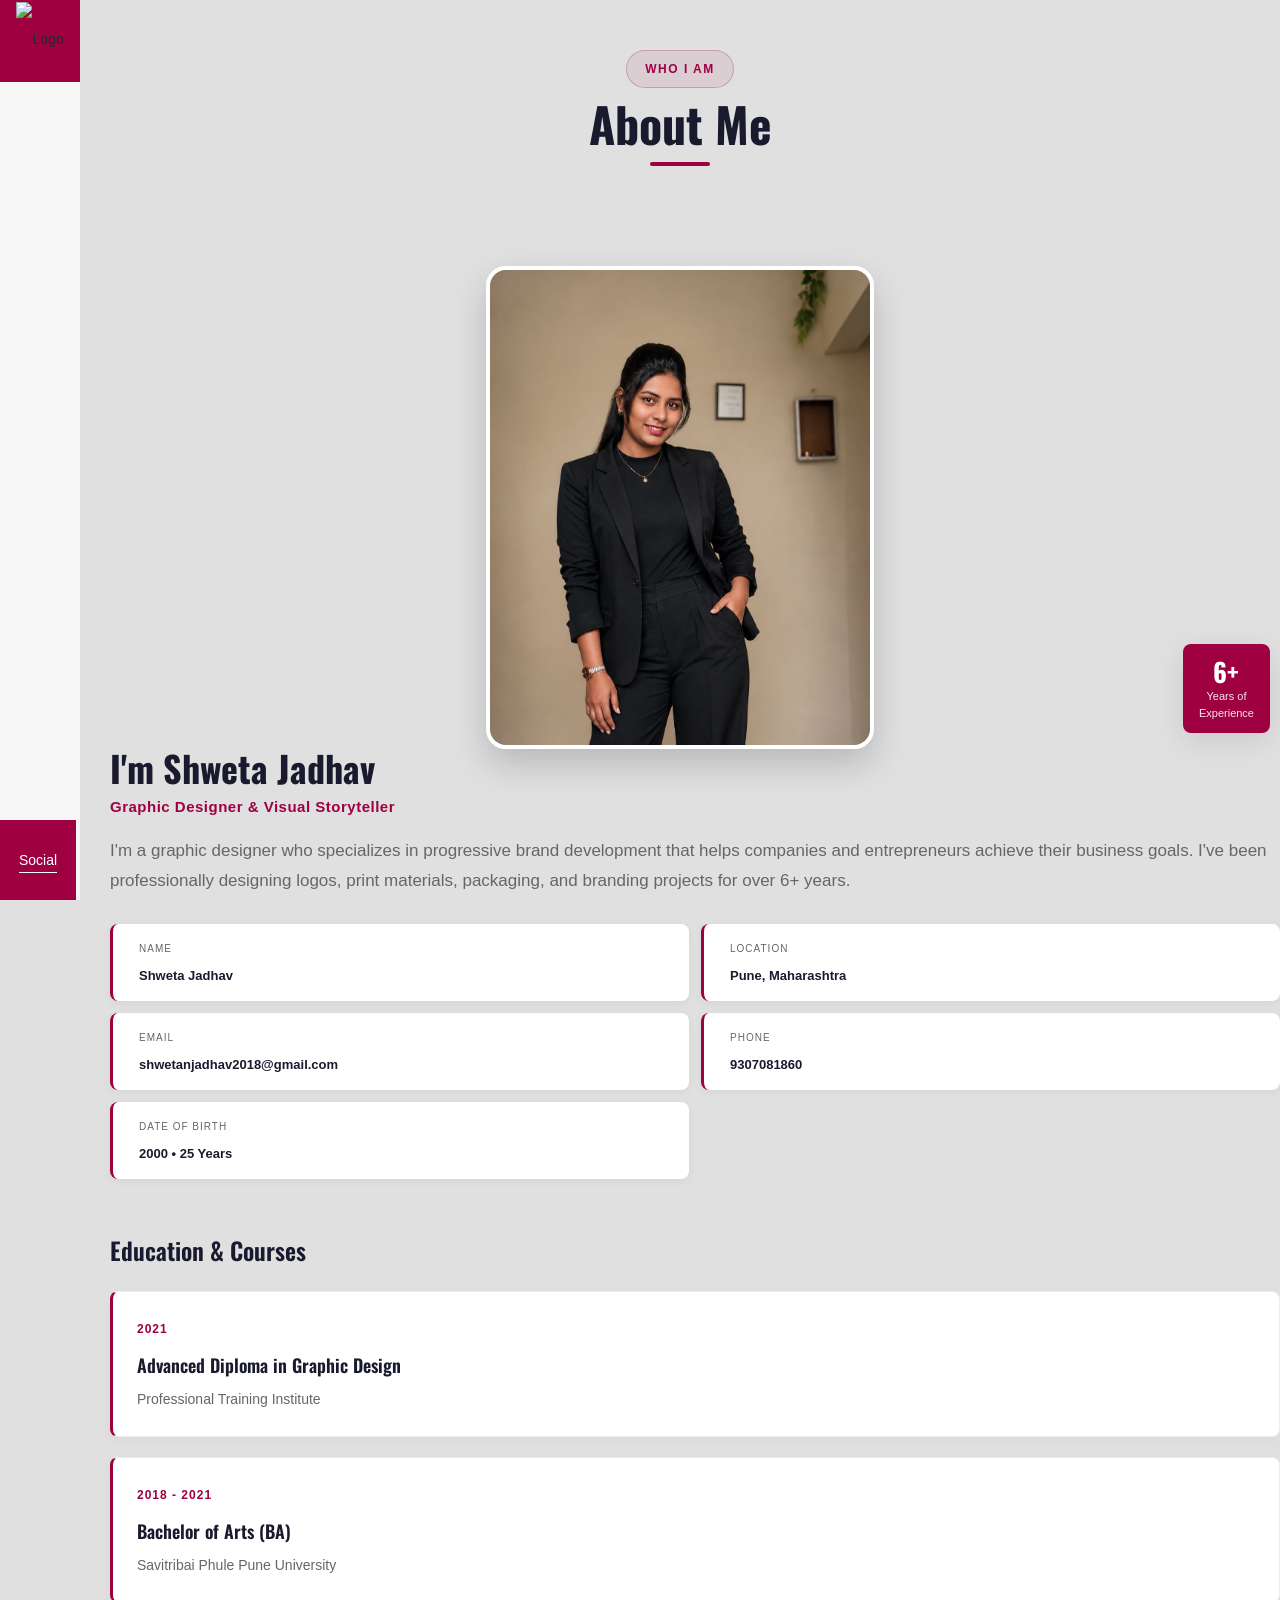
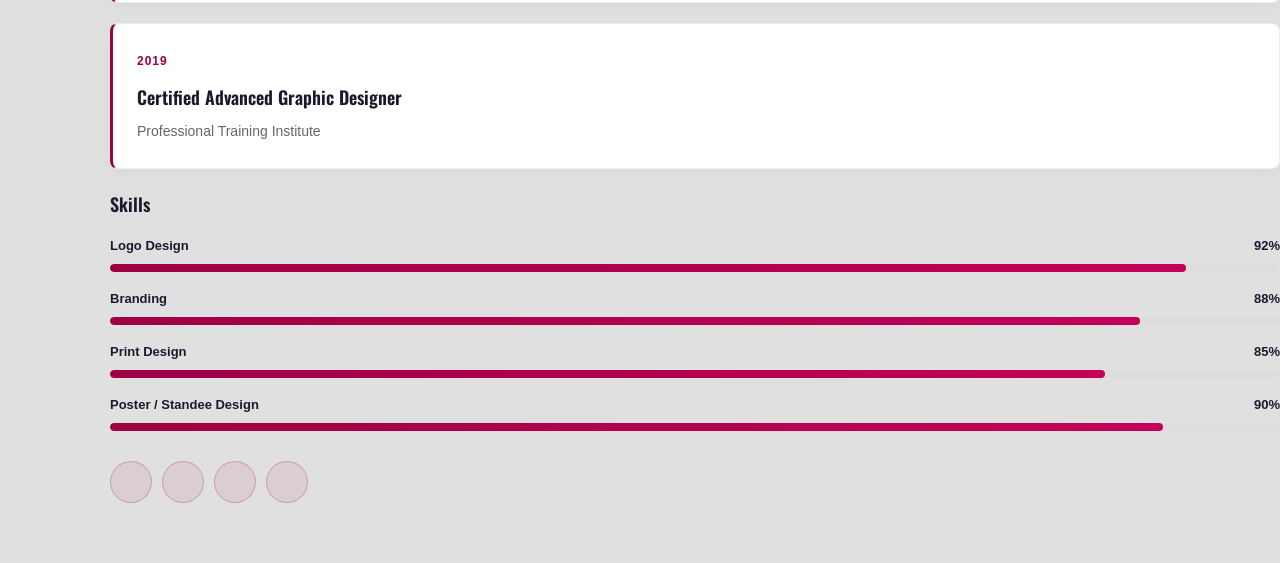
==== commit 66f8e800: "Update about page with scrolling sticky image and styled cards" ====
--- a/about.html
+++ b/about.html
@@ -131,19 +131,28 @@
                                             <span class="v2-info-value">2000 &bull; 25 Years</span>
                                         </div>
                                     </div>
-                                    <div class="v2-info-item">
-                                        <i class="fas fa-user-graduate"></i>
-                                        <div>
-                                            <span class="v2-info-label">Degree</span>
-                                            <span class="v2-info-value">BA</span>
-                                        </div>
-                                    </div>
-                                    <div class="v2-info-item">
-                                        <i class="fas fa-certificate"></i>
-                                        <div>
-                                            <span class="v2-info-label">Certification</span>
-                                            <span class="v2-info-value">Advanced Graphic Designer</span>
-                                        </div>
+                                </div>
+
+                                <!-- Education -->
+                                <div class="v2-education-list">
+                                    <h3>Education & Courses</h3>
+
+                                    <div class="v2-edu-item">
+                                        <span class="v2-edu-year">2021</span>
+                                        <h4 class="v2-edu-title">Advanced Diploma in Graphic Design</h4>
+                                        <span class="v2-edu-inst">Professional Training Institute</span>
+                                    </div>
+
+                                    <div class="v2-edu-item">
+                                        <span class="v2-edu-year">2018 - 2021</span>
+                                        <h4 class="v2-edu-title">Bachelor of Arts (BA)</h4>
+                                        <span class="v2-edu-inst">Savitribai Phule Pune University</span>
+                                    </div>
+
+                                    <div class="v2-edu-item">
+                                        <span class="v2-edu-year">2019</span>
+                                        <h4 class="v2-edu-title">Certified Advanced Graphic Designer</h4>
+                                        <span class="v2-edu-inst">Professional Training Institute</span>
                                     </div>
                                 </div>
 
--- a/css/v2.css
+++ b/css/v2.css
@@ -385,7 +385,8 @@
    ABOUT v2
 ──────────────────────────── */
 .v2-about-profile {
-    position: relative;
+    position: sticky;
+    top: 50px;
     display: flex;
     justify-content: center;
     margin-bottom: 30px;
@@ -498,6 +499,59 @@
     font-weight: 600;
     color: var(--text);
     word-break: break-word;
+}
+
+/* Education Cards (from 2.1) */
+.v2-education-list {
+    margin-top: 50px;
+}
+
+.v2-education-list h3 {
+    font-family: 'Oswald', sans-serif;
+    font-size: 24px;
+    font-weight: 600;
+    color: var(--text);
+    margin-bottom: 20px;
+}
+
+.v2-edu-item {
+    padding: 24px;
+    background: var(--card-bg);
+    border: 1px solid #eee;
+    margin-bottom: 20px;
+    border-left: 3px solid var(--brand);
+    border-radius: var(--radius-sm);
+    box-shadow: 0 4px 15px rgba(0,0,0,0.03);
+    transition: var(--transition);
+}
+
+.v2-edu-item:hover {
+    transform: translateX(10px);
+    box-shadow: 0 8px 25px rgba(0,0,0,0.08);
+    border-color: rgba(158,0,66,0.15);
+}
+
+.v2-edu-year {
+    font-size: 12px;
+    color: var(--brand);
+    font-weight: 700;
+    text-transform: uppercase;
+    margin-bottom: 6px;
+    display: block;
+    letter-spacing: 1px;
+}
+
+.v2-edu-title {
+    font-family: 'Oswald', sans-serif;
+    font-size: 18px;
+    font-weight: 600;
+    margin-bottom: 4px;
+    color: var(--text);
+}
+
+.v2-edu-inst {
+    font-size: 14px;
+    color: var(--text-muted);
 }
 
 /* Skills */
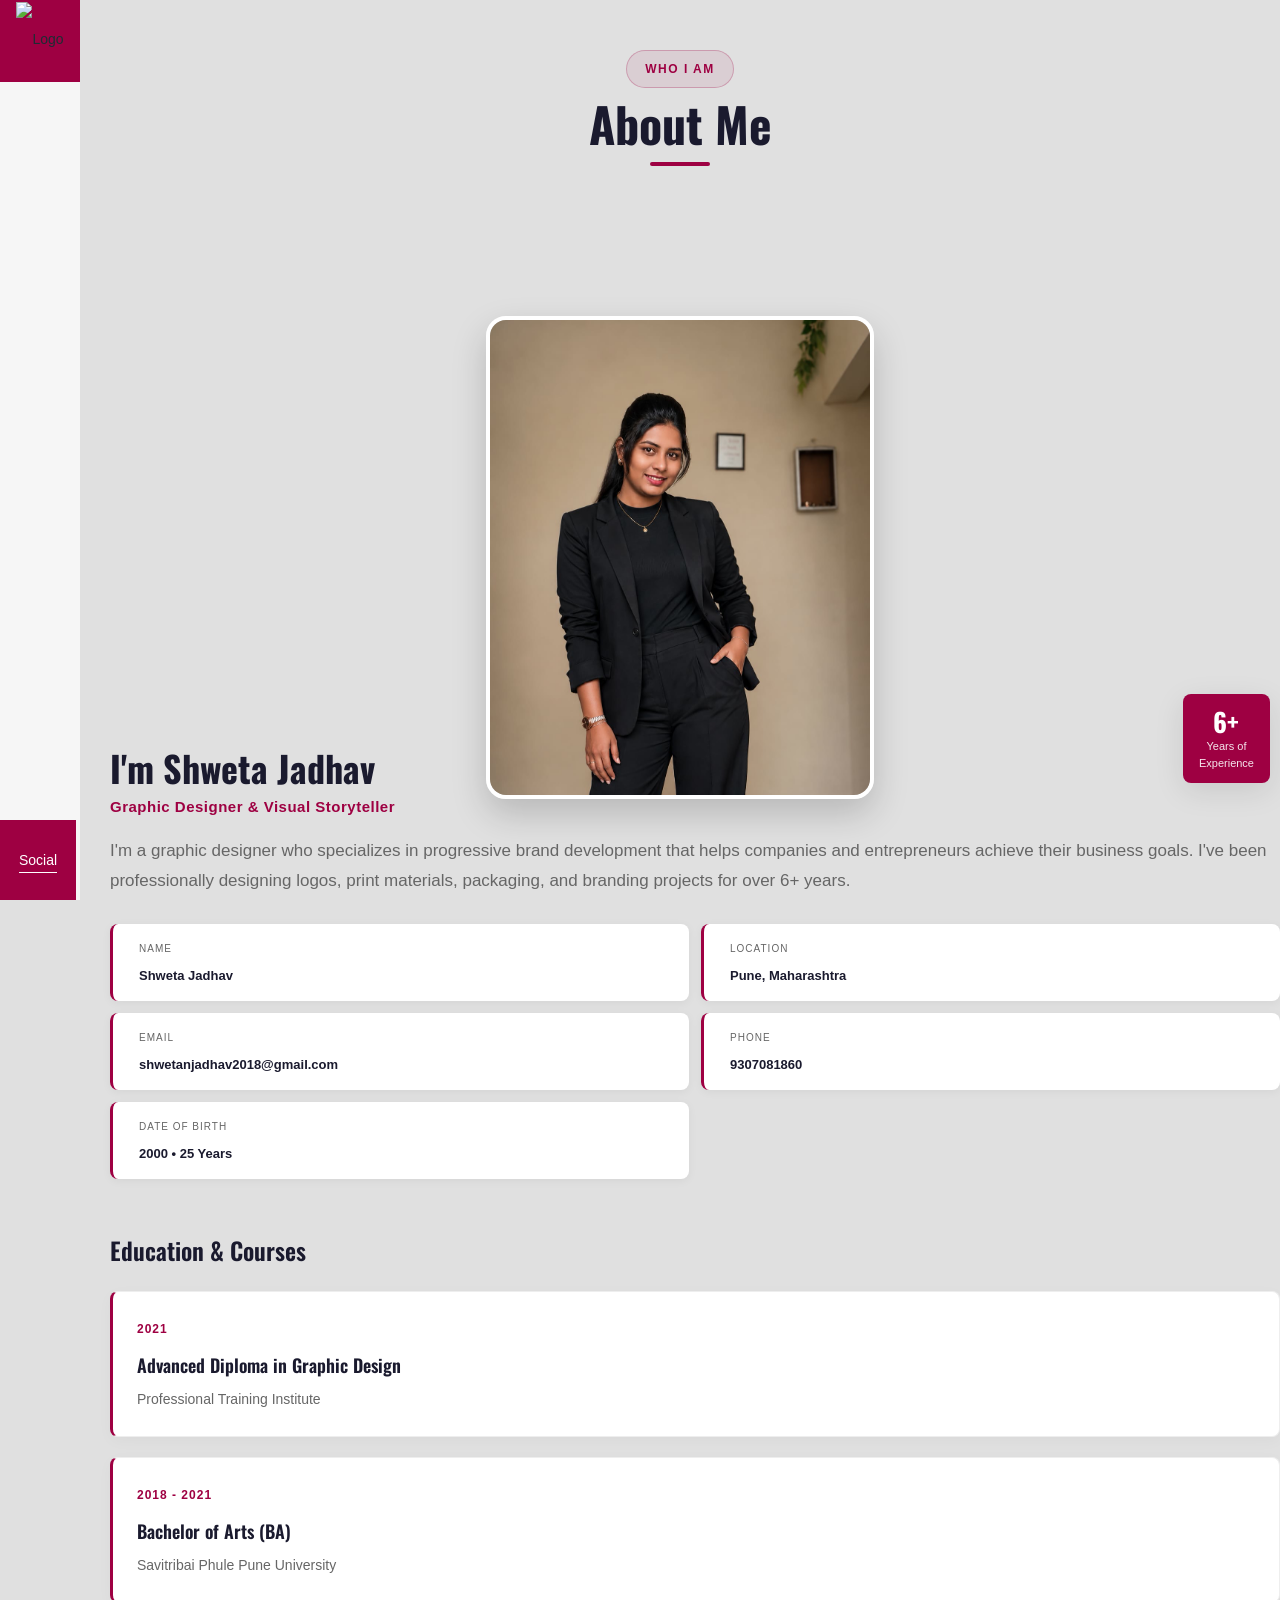
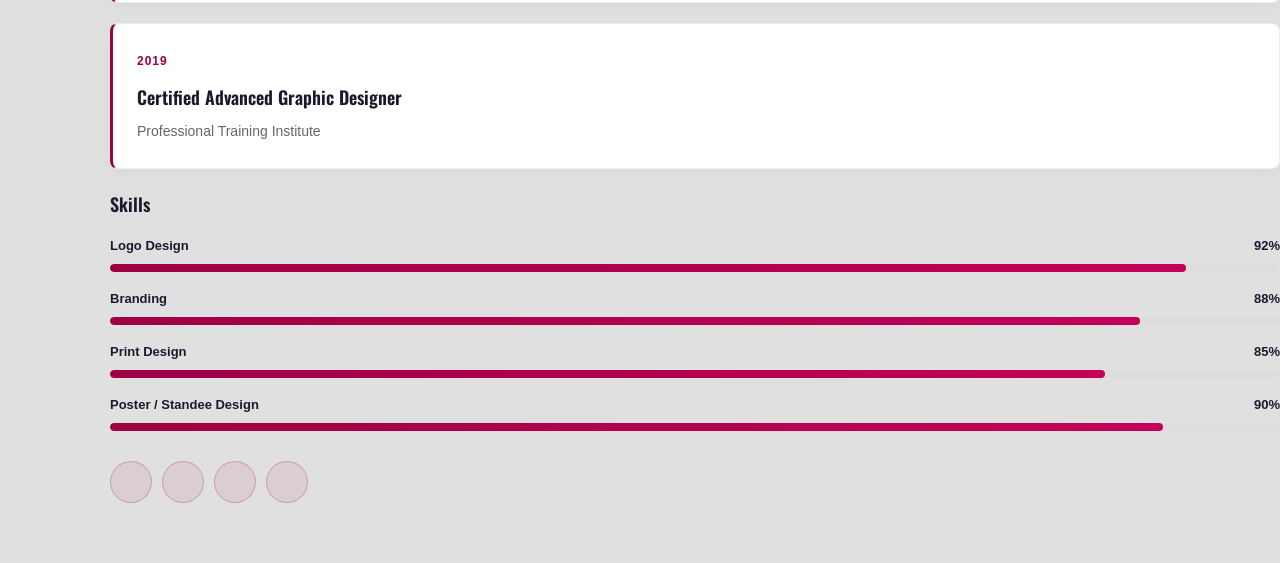
==== commit 8cdf22e7: "Fix sticky scrolling for about profile image" ====
--- a/about.html
+++ b/about.html
@@ -73,7 +73,7 @@
                         <div class="v2-title-line"></div>
                     </div>
 
-                    <div class="row align-items-start g-5">
+                    <div class="row g-5">
                         <!-- Profile Image -->
                         <div class="col-lg-5">
                             <div class="about-profile v2-about-profile">
--- a/css/v2.css
+++ b/css/v2.css
@@ -386,7 +386,7 @@
 ──────────────────────────── */
 .v2-about-profile {
     position: sticky;
-    top: 50px;
+    top: 100px;
     display: flex;
     justify-content: center;
     margin-bottom: 30px;
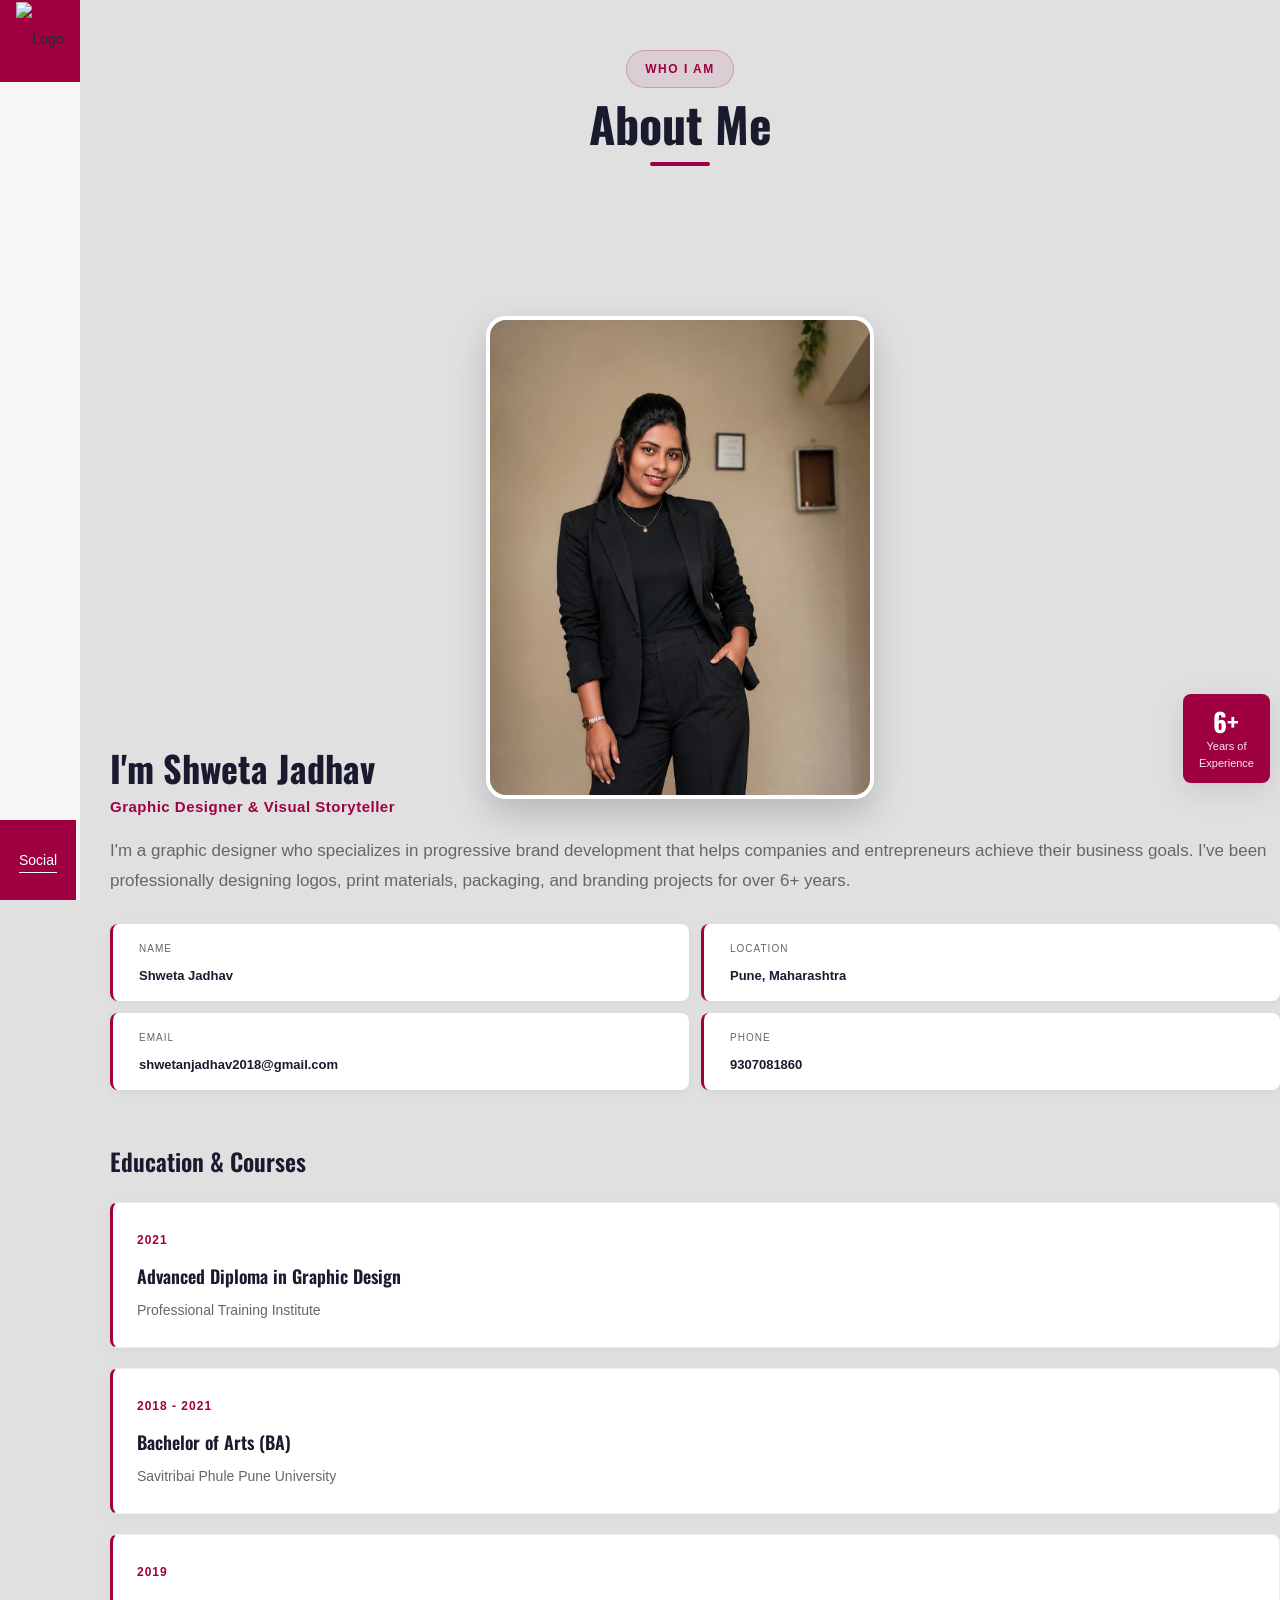
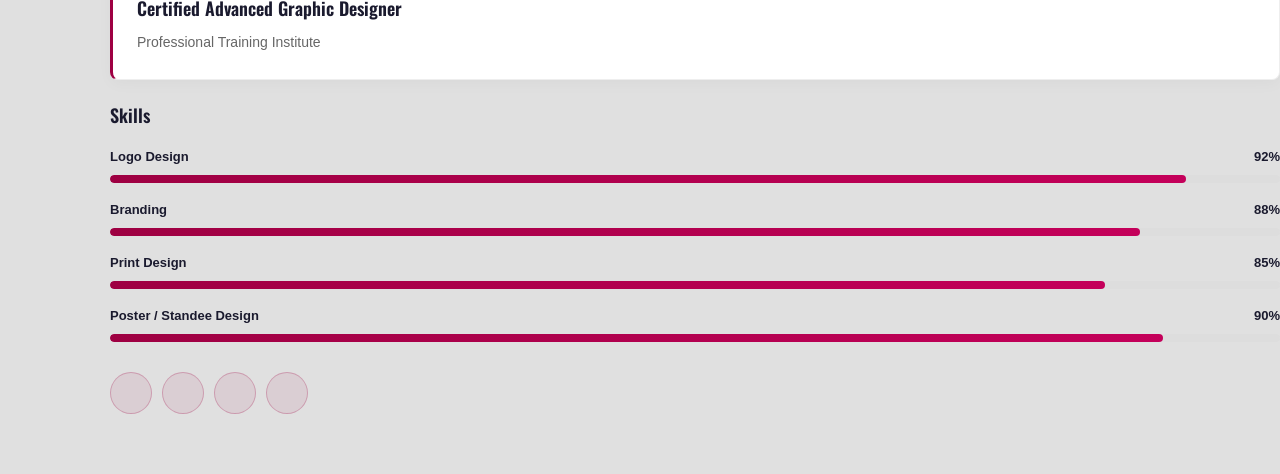
==== commit 5777e4cc: "Remove DOB from about page" ====
--- a/about.html
+++ b/about.html
@@ -122,13 +122,6 @@
                                         <div>
                                             <span class="v2-info-label">Phone</span>
                                             <span class="v2-info-value">9307081860</span>
-                                        </div>
-                                    </div>
-                                    <div class="v2-info-item">
-                                        <i class="far fa-calendar-alt"></i>
-                                        <div>
-                                            <span class="v2-info-label">Date of Birth</span>
-                                            <span class="v2-info-value">2000 &bull; 25 Years</span>
                                         </div>
                                     </div>
                                 </div>
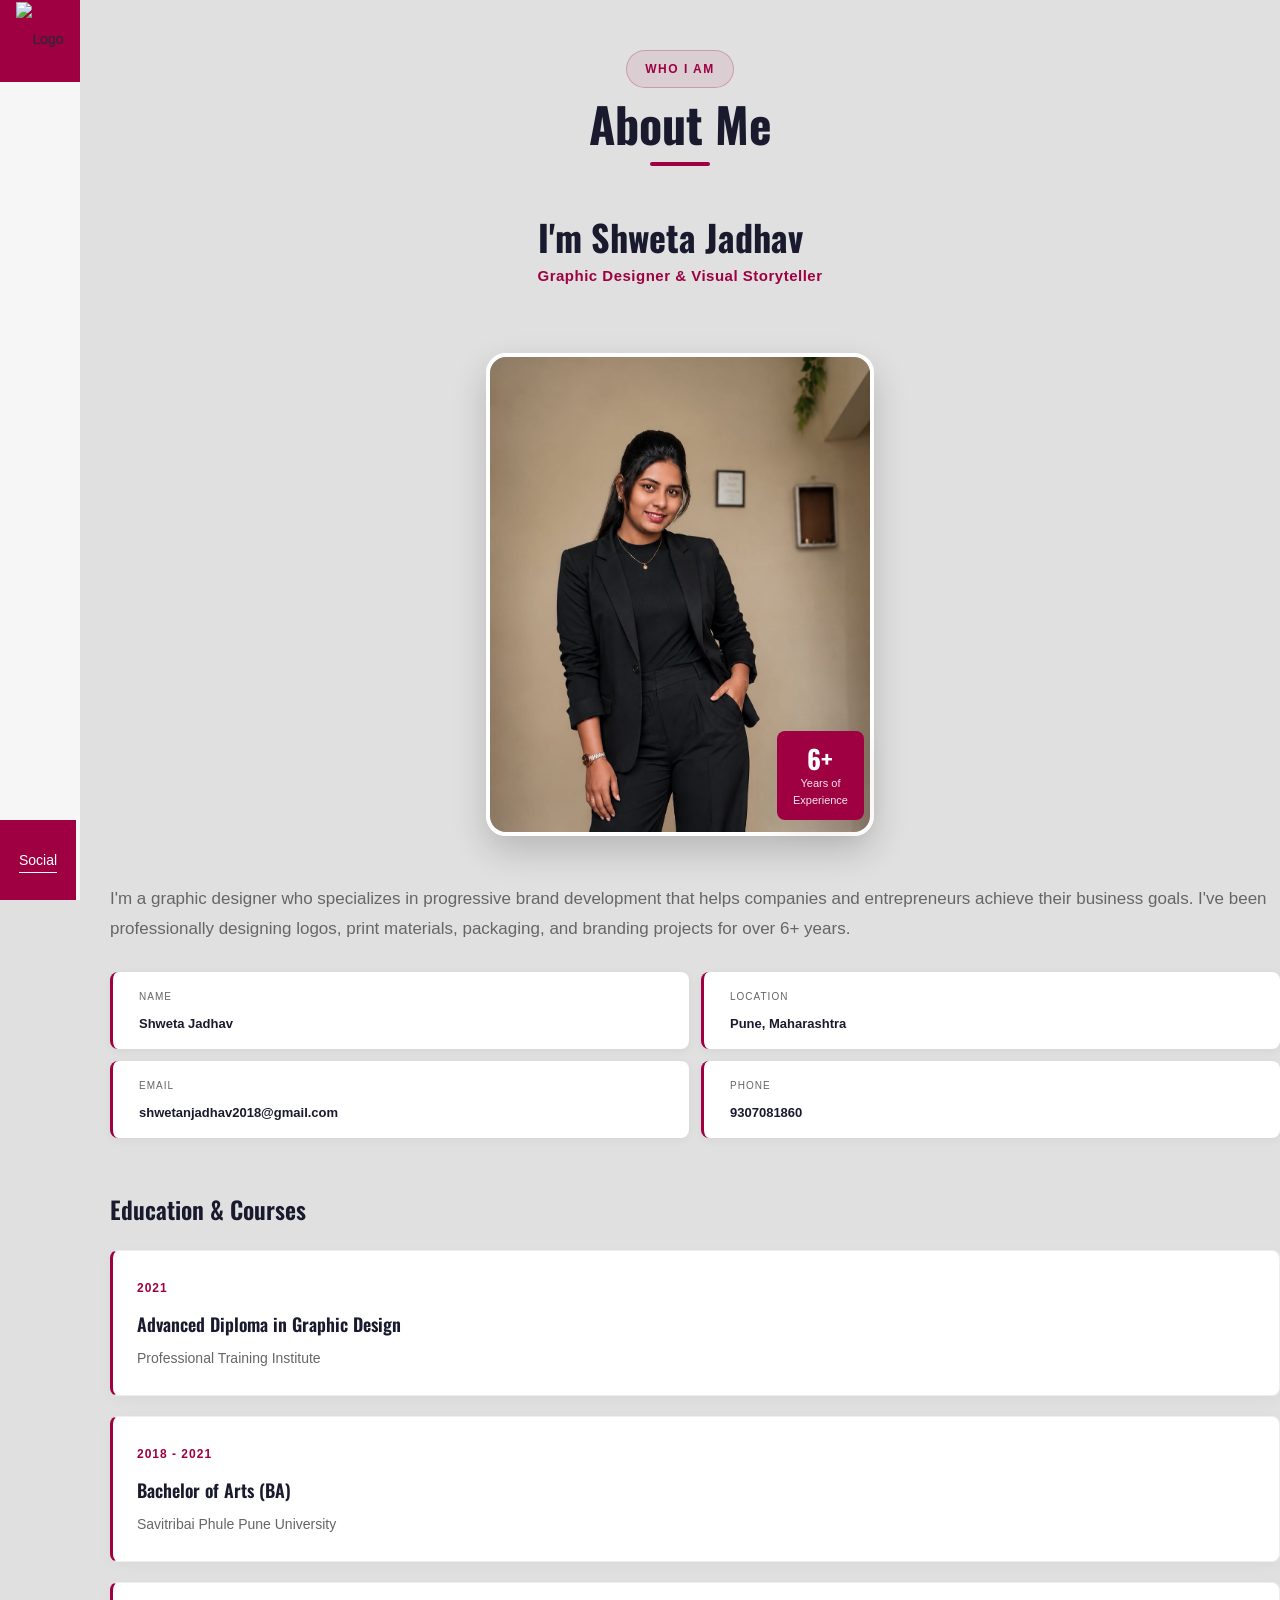
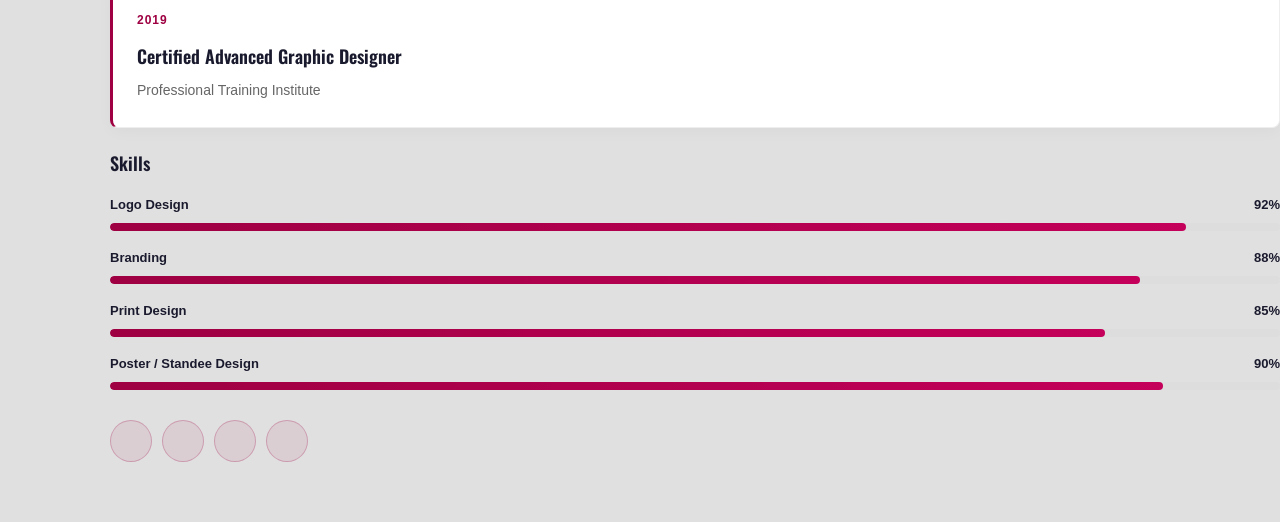
==== commit cf84658e: "Move title above photo and wrap in sticky container" ====
--- a/about.html
+++ b/about.html
@@ -74,13 +74,19 @@
                     </div>
 
                     <div class="row g-5">
-                        <!-- Profile Image -->
+                        <!-- Profile Image & Title -->
                         <div class="col-lg-5">
-                            <div class="about-profile v2-about-profile">
-                                <img src="img/home/shweta-about-image.png" alt="Shweta Jadhav">
-                                <div class="v2-exp-badge">
-                                    <strong>6+</strong>
-                                    <span>Years of<br>Experience</span>
+                            <div class="v2-about-sticky-wrapper">
+                                <div class="text-center mb-4">
+                                    <h3 class="v2-about-name">I'm Shweta Jadhav</h3>
+                                    <p class="v2-about-role">Graphic Designer &amp; Visual Storyteller</p>
+                                </div>
+                                <div class="about-profile v2-about-profile">
+                                    <img src="img/home/shweta-about-image.png" alt="Shweta Jadhav">
+                                    <div class="v2-exp-badge">
+                                        <strong>6+</strong>
+                                        <span>Years of<br>Experience</span>
+                                    </div>
                                 </div>
                             </div>
                         </div>
@@ -88,8 +94,6 @@
                         <!-- About Text -->
                         <div class="col-lg-7">
                             <div class="about-text v2-about-text">
-                                <h3 class="v2-about-name">I'm Shweta Jadhav</h3>
-                                <p class="v2-about-role">Graphic Designer &amp; Visual Storyteller</p>
                                 <p class="des-text">
                                     I'm a graphic designer who specializes in progressive brand development that helps companies and entrepreneurs achieve their business goals. I've been professionally designing logos, print materials, packaging, and branding projects for over 6+ years.
                                 </p>
--- a/css/v2.css
+++ b/css/v2.css
@@ -384,9 +384,16 @@
 /* ────────────────────────────
    ABOUT v2
 ──────────────────────────── */
-.v2-about-profile {
+.v2-about-sticky-wrapper {
     position: sticky;
     top: 100px;
+    display: flex;
+    flex-direction: column;
+    align-items: center;
+}
+
+.v2-about-profile {
+    position: relative;
     display: flex;
     justify-content: center;
     margin-bottom: 30px;
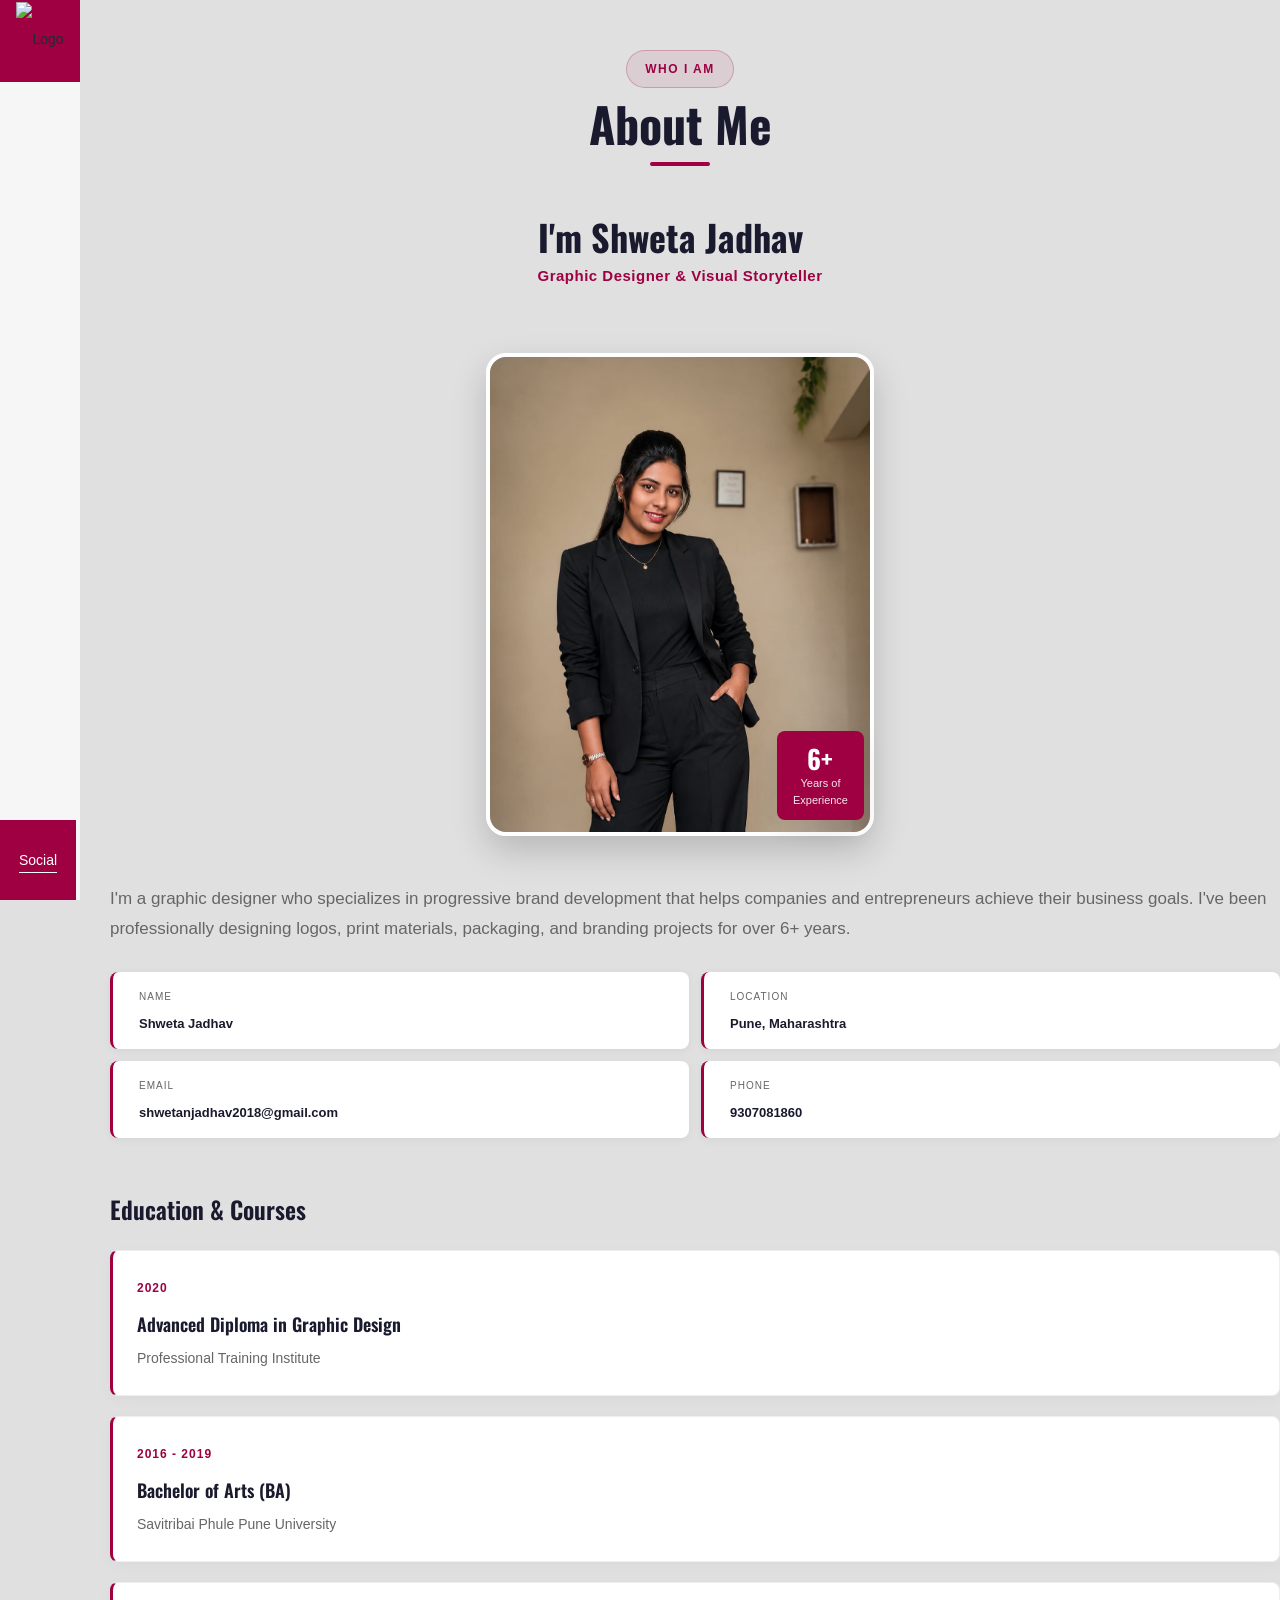
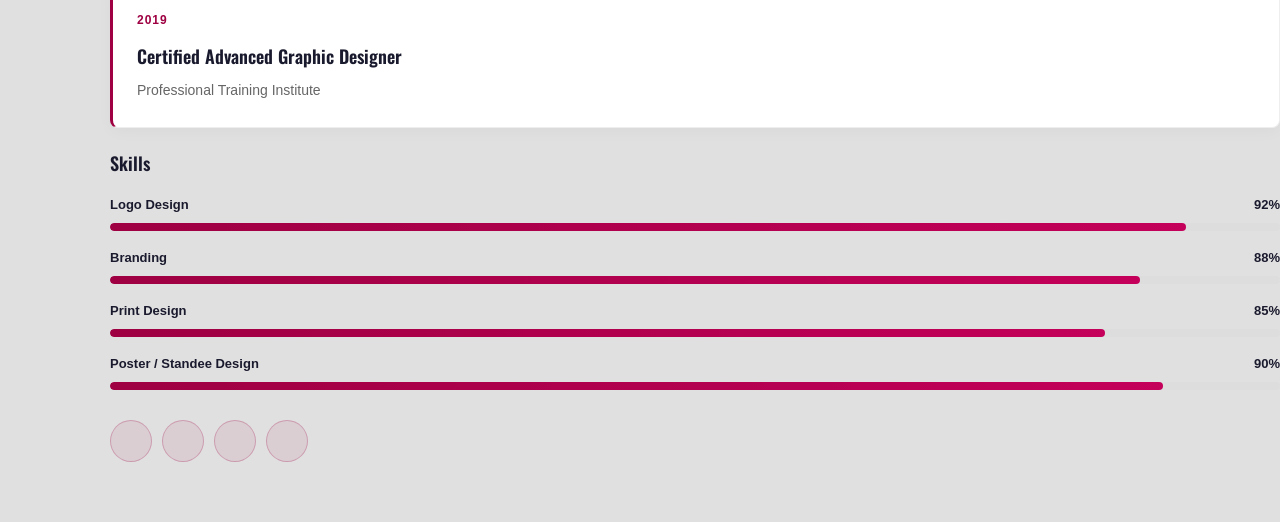
==== commit a69066c9: "Update education timeline to match 6+ years experience" ====
--- a/about.html
+++ b/about.html
@@ -24,6 +24,15 @@
 </head>
 
 <body>
+
+    <!-- Premium Preloader -->
+    <div id="premium-preloader">
+        <div class="premium-loader-brand">Shweta</div>
+        <div class="premium-loader-bar">
+            <div class="premium-loader-fill"></div>
+        </div>
+    </div>
+
 
     <div id="main-wrapper">
         <header>
@@ -135,13 +144,13 @@
                                     <h3>Education & Courses</h3>
 
                                     <div class="v2-edu-item">
-                                        <span class="v2-edu-year">2021</span>
+                                        <span class="v2-edu-year">2020</span>
                                         <h4 class="v2-edu-title">Advanced Diploma in Graphic Design</h4>
                                         <span class="v2-edu-inst">Professional Training Institute</span>
                                     </div>
 
                                     <div class="v2-edu-item">
-                                        <span class="v2-edu-year">2018 - 2021</span>
+                                        <span class="v2-edu-year">2016 - 2019</span>
                                         <h4 class="v2-edu-title">Bachelor of Arts (BA)</h4>
                                         <span class="v2-edu-inst">Savitribai Phule Pune University</span>
                                     </div>
@@ -203,5 +212,18 @@
         }, 400);
     });
     </script>
+
+    <script>
+        window.addEventListener('load', function() {
+            setTimeout(function() {
+                document.body.classList.add('loaded');
+                setTimeout(function() {
+                    var preloader = document.getElementById('premium-preloader');
+                    if (preloader) { preloader.style.display = 'none'; }
+                }, 600);
+            }, 600);
+        });
+    </script>
 </body>
+
 </html>
--- a/css/v2.css
+++ b/css/v2.css
@@ -24,6 +24,83 @@
 }
 
 /* ────────────────────────────
+   PREMIUM PRELOADER
+──────────────────────────── */
+#premium-preloader {
+    position: fixed;
+    top: 0;
+    left: 0;
+    width: 100%;
+    height: 100%;
+    background: var(--card-bg);
+    z-index: 99999;
+    display: flex;
+    justify-content: center;
+    align-items: center;
+    flex-direction: column;
+    transition: opacity 0.6s cubic-bezier(0.8, 0, 0.2, 1);
+}
+
+.premium-loader-brand {
+    font-family: 'Oswald', sans-serif;
+    font-size: 32px;
+    font-weight: 700;
+    color: var(--text);
+    letter-spacing: 4px;
+    text-transform: uppercase;
+    margin-bottom: 24px;
+    position: relative;
+    overflow: hidden;
+}
+
+.premium-loader-brand::after {
+    content: '';
+    position: absolute;
+    top: 0;
+    left: 0;
+    width: 100%;
+    height: 100%;
+    background: var(--card-bg);
+    animation: revealText 1.2s cubic-bezier(0.8, 0, 0.2, 1) forwards;
+}
+
+@keyframes revealText {
+    0% { transform: translateX(0); }
+    100% { transform: translateX(100%); }
+}
+
+.premium-loader-bar {
+    width: 140px;
+    height: 2px;
+    background: rgba(158,0,66,0.15);
+    position: relative;
+    overflow: hidden;
+}
+
+.premium-loader-fill {
+    position: absolute;
+    top: 0;
+    left: 0;
+    height: 100%;
+    width: 100%;
+    background: var(--brand);
+    transform-origin: left;
+    animation: fillBar 1.5s cubic-bezier(0.8, 0, 0.2, 1) infinite;
+}
+
+@keyframes fillBar {
+    0% { transform: scaleX(0); transform-origin: left; }
+    50% { transform: scaleX(1); transform-origin: left; }
+    50.1% { transform: scaleX(1); transform-origin: right; }
+    100% { transform: scaleX(0); transform-origin: right; }
+}
+
+body.loaded #premium-preloader {
+    opacity: 0;
+    pointer-events: none;
+}
+
+/* ────────────────────────────
    GLOBAL: sections need top padding
    because sidebar is 80px wide
 ──────────────────────────── */
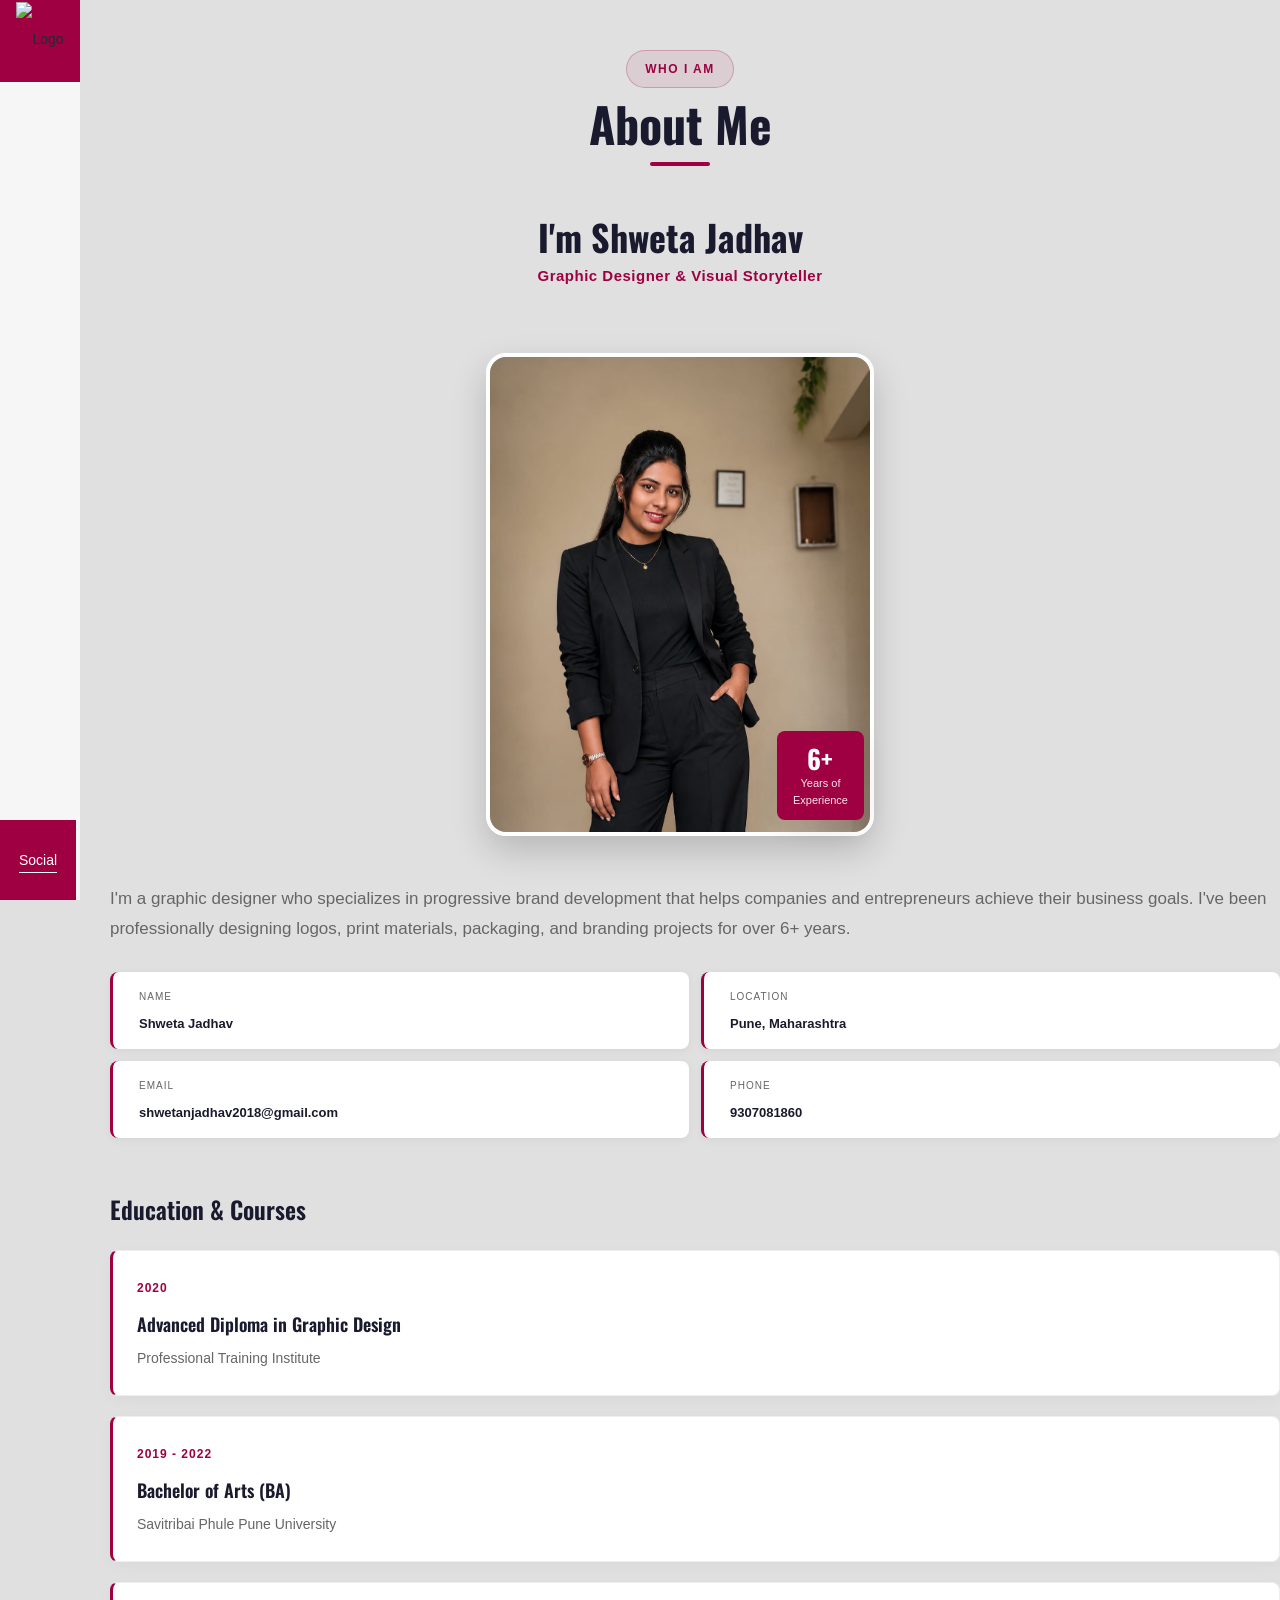
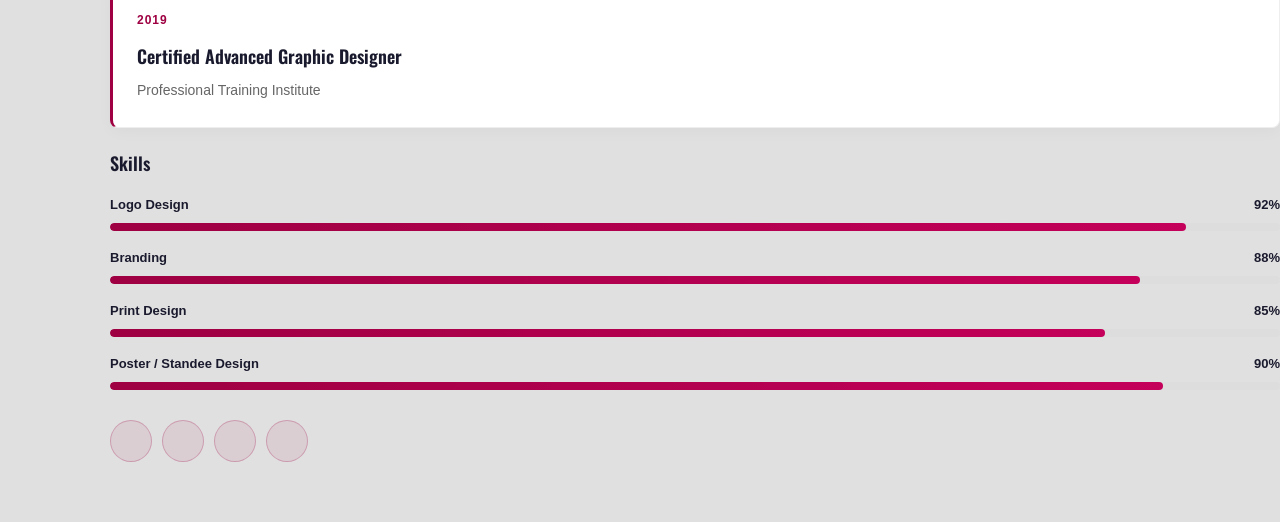
==== commit 831e6cbd: "Update BA timeline to align with 25-year-old age logic" ====
--- a/about.html
+++ b/about.html
@@ -150,7 +150,7 @@
                                     </div>
 
                                     <div class="v2-edu-item">
-                                        <span class="v2-edu-year">2016 - 2019</span>
+                                        <span class="v2-edu-year">2019 - 2022</span>
                                         <h4 class="v2-edu-title">Bachelor of Arts (BA)</h4>
                                         <span class="v2-edu-inst">Savitribai Phule Pune University</span>
                                     </div>
